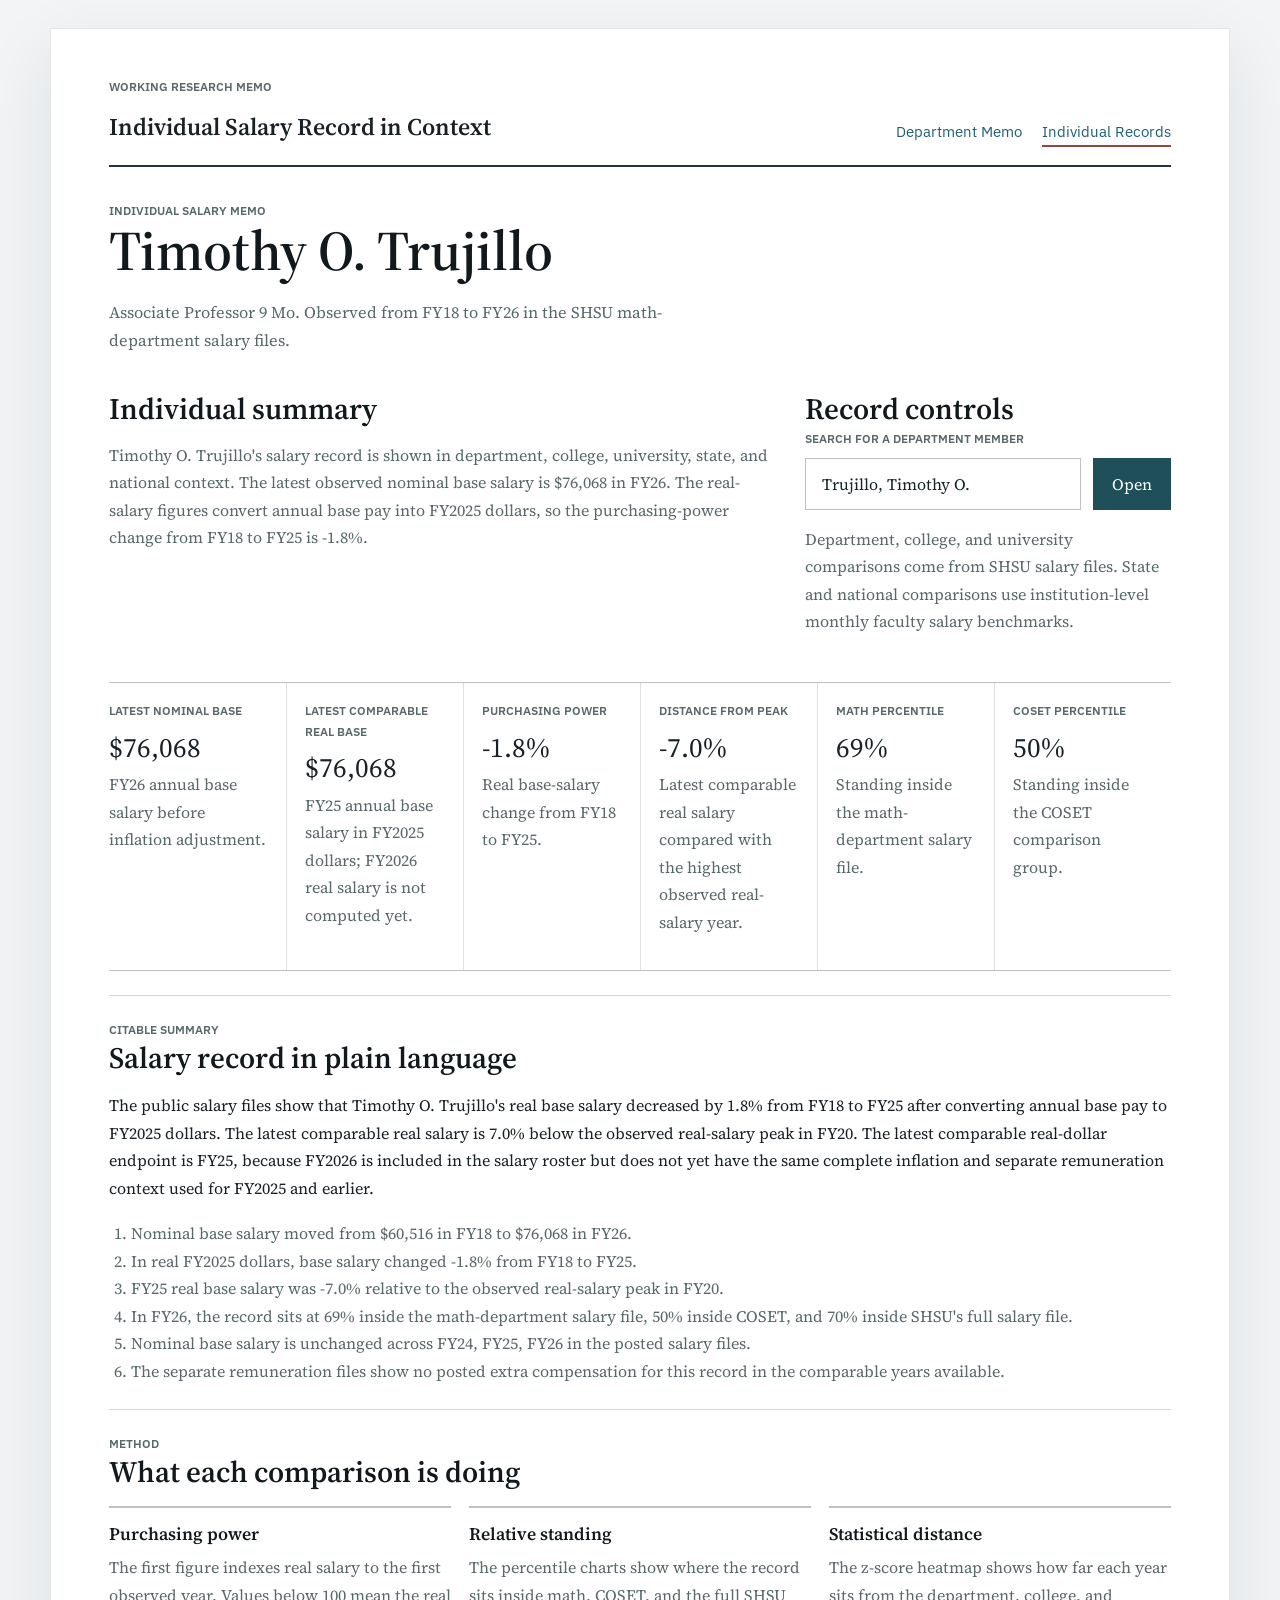
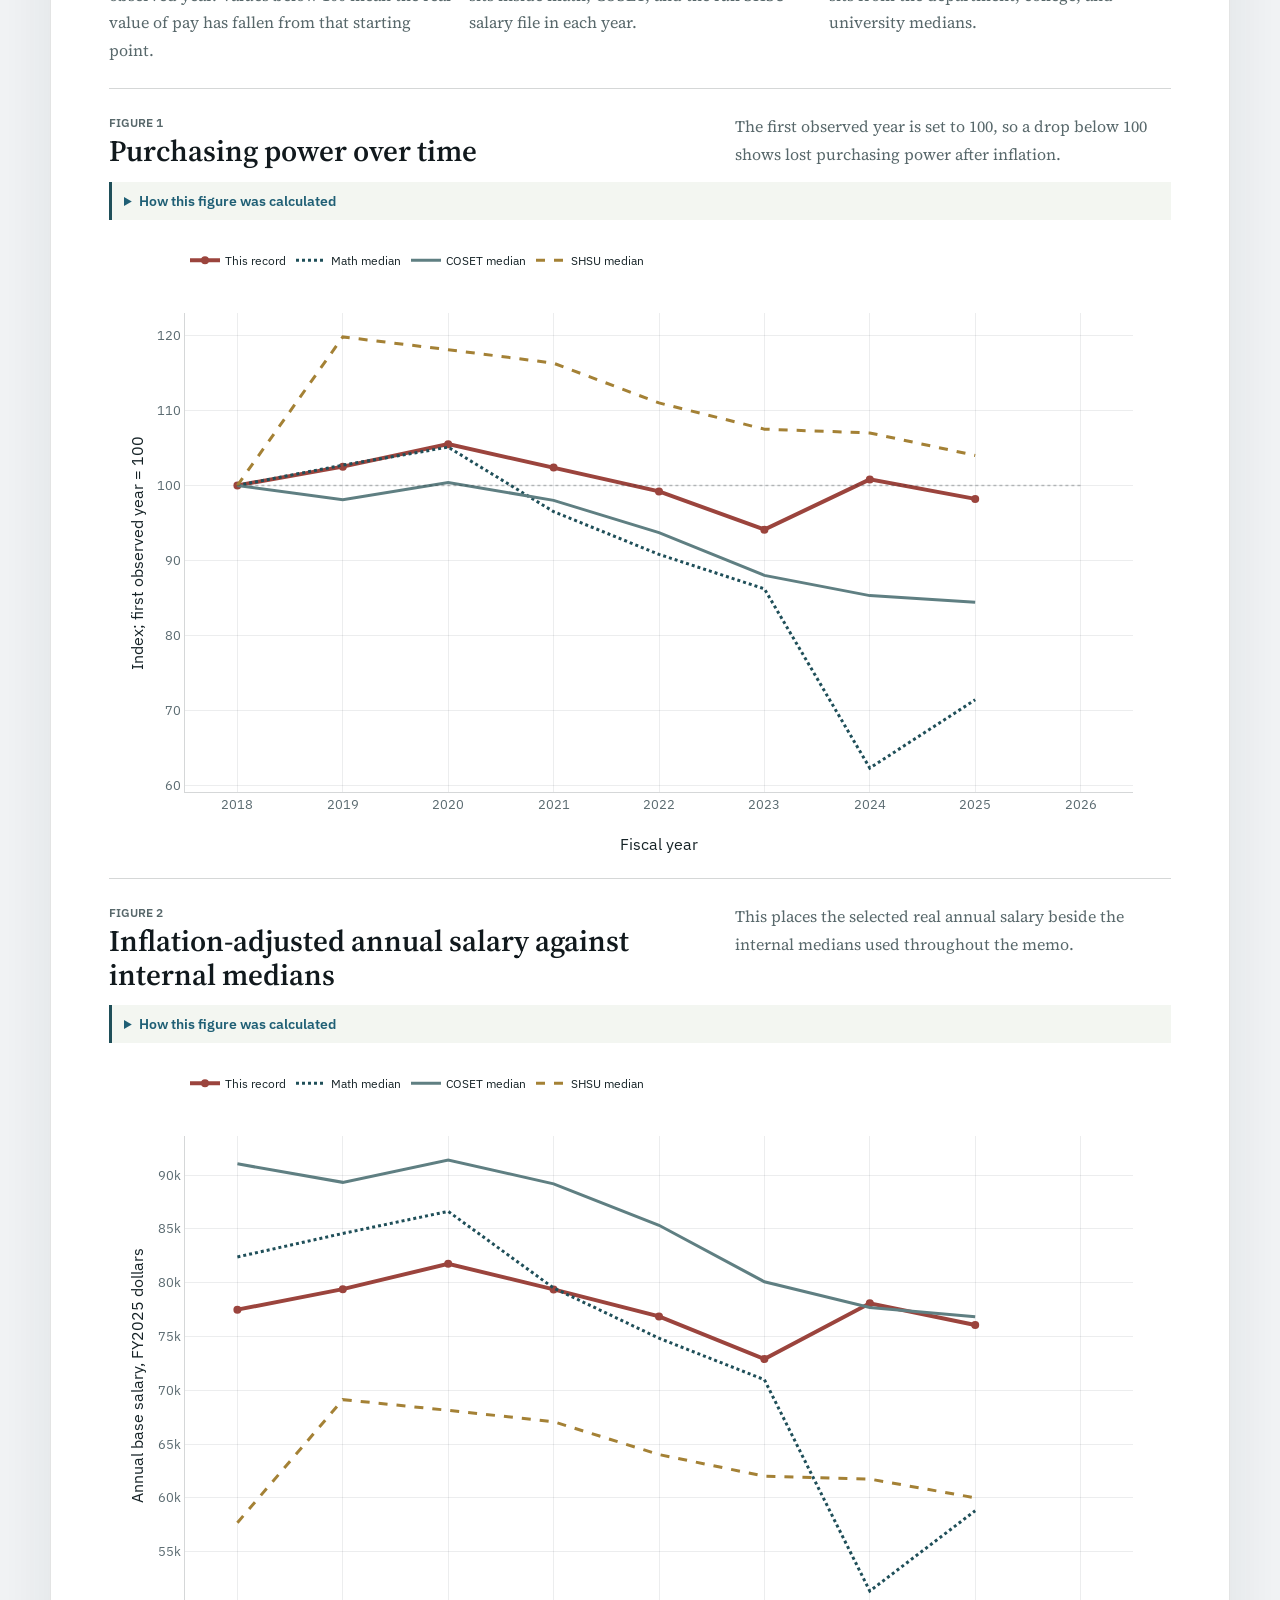
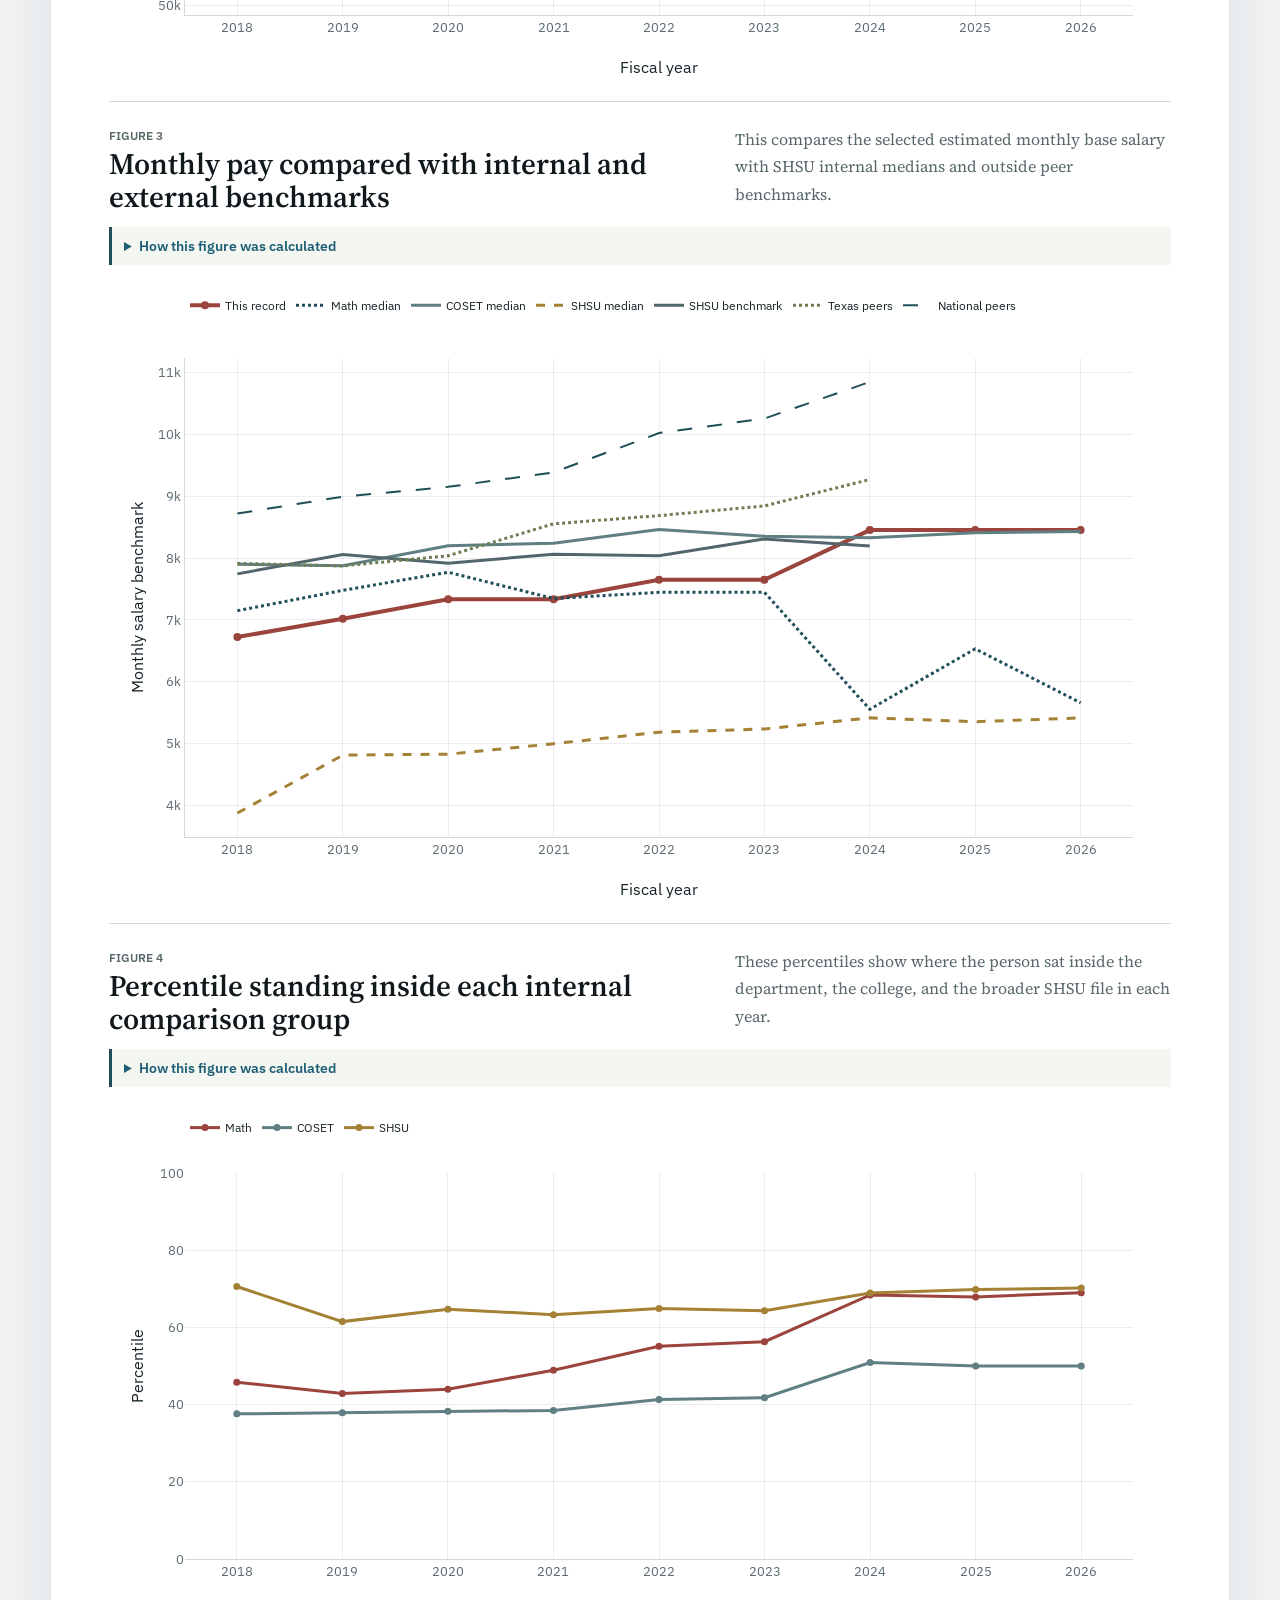
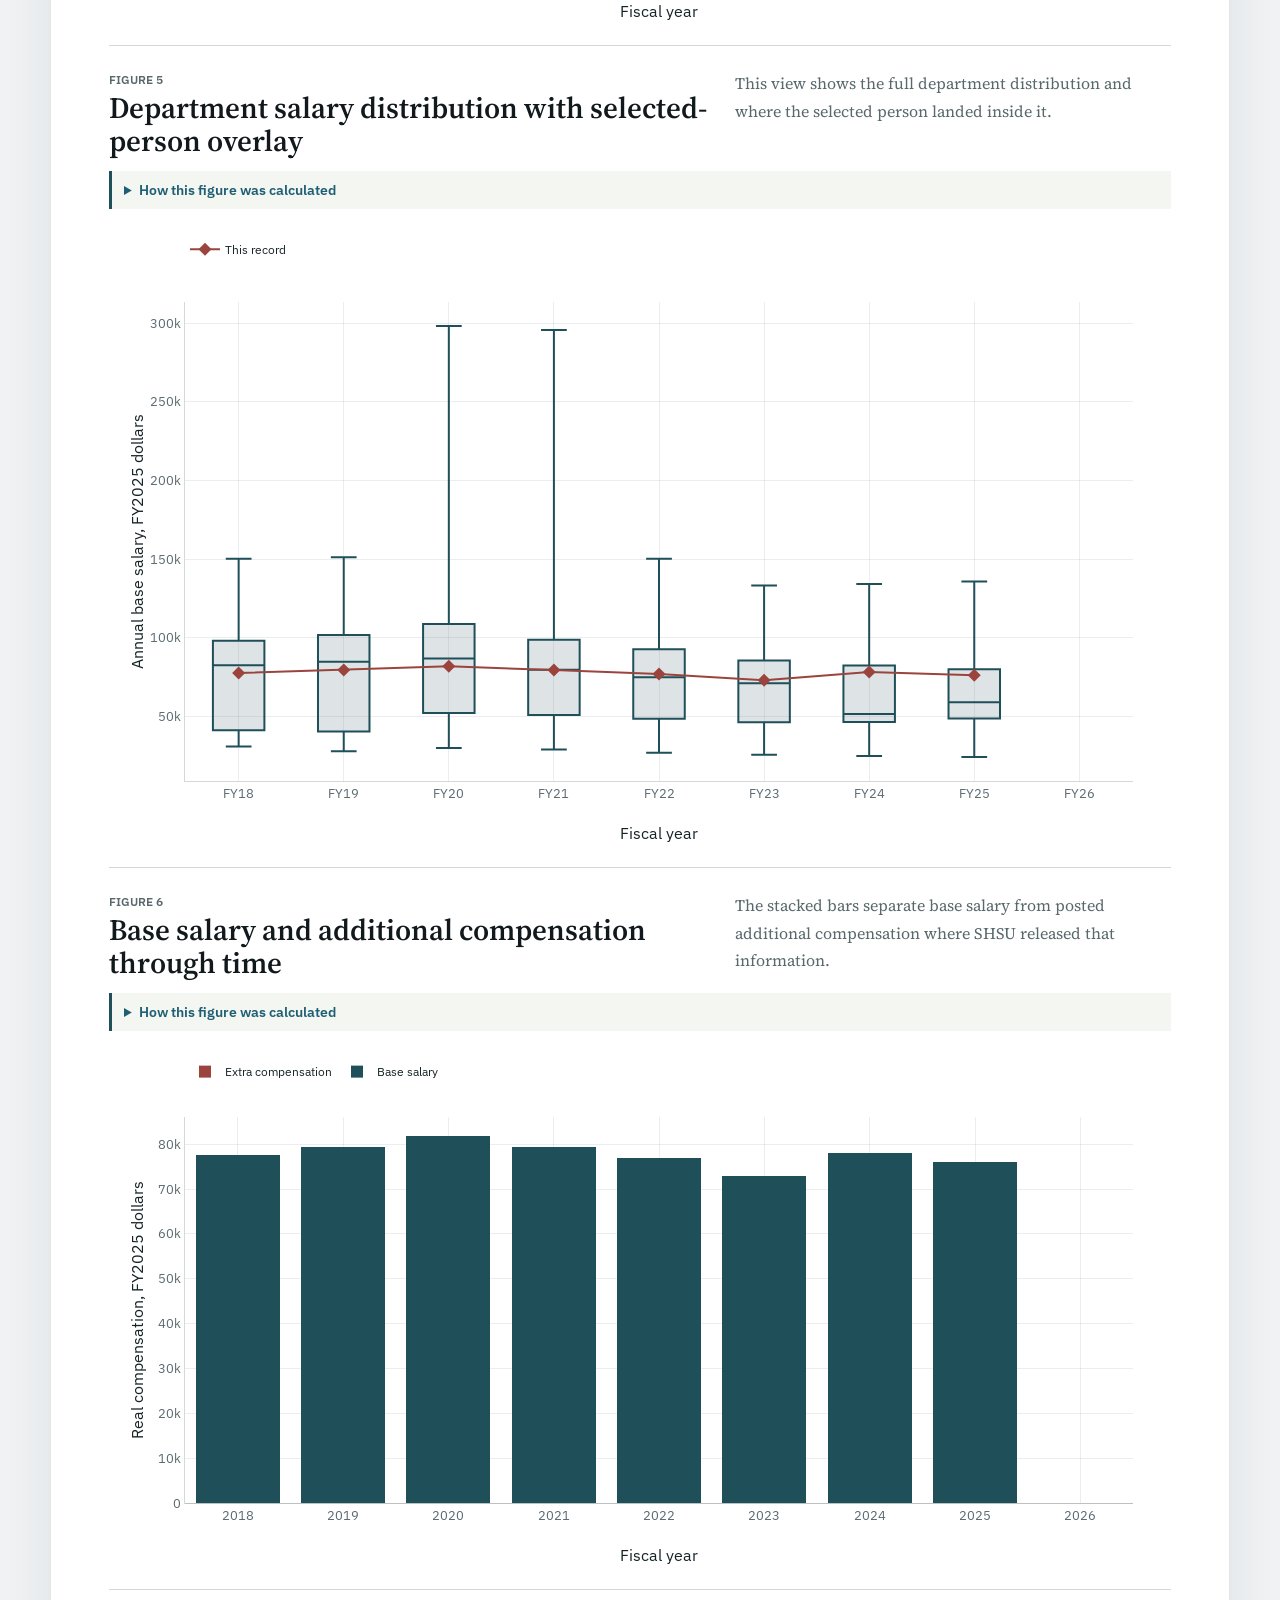
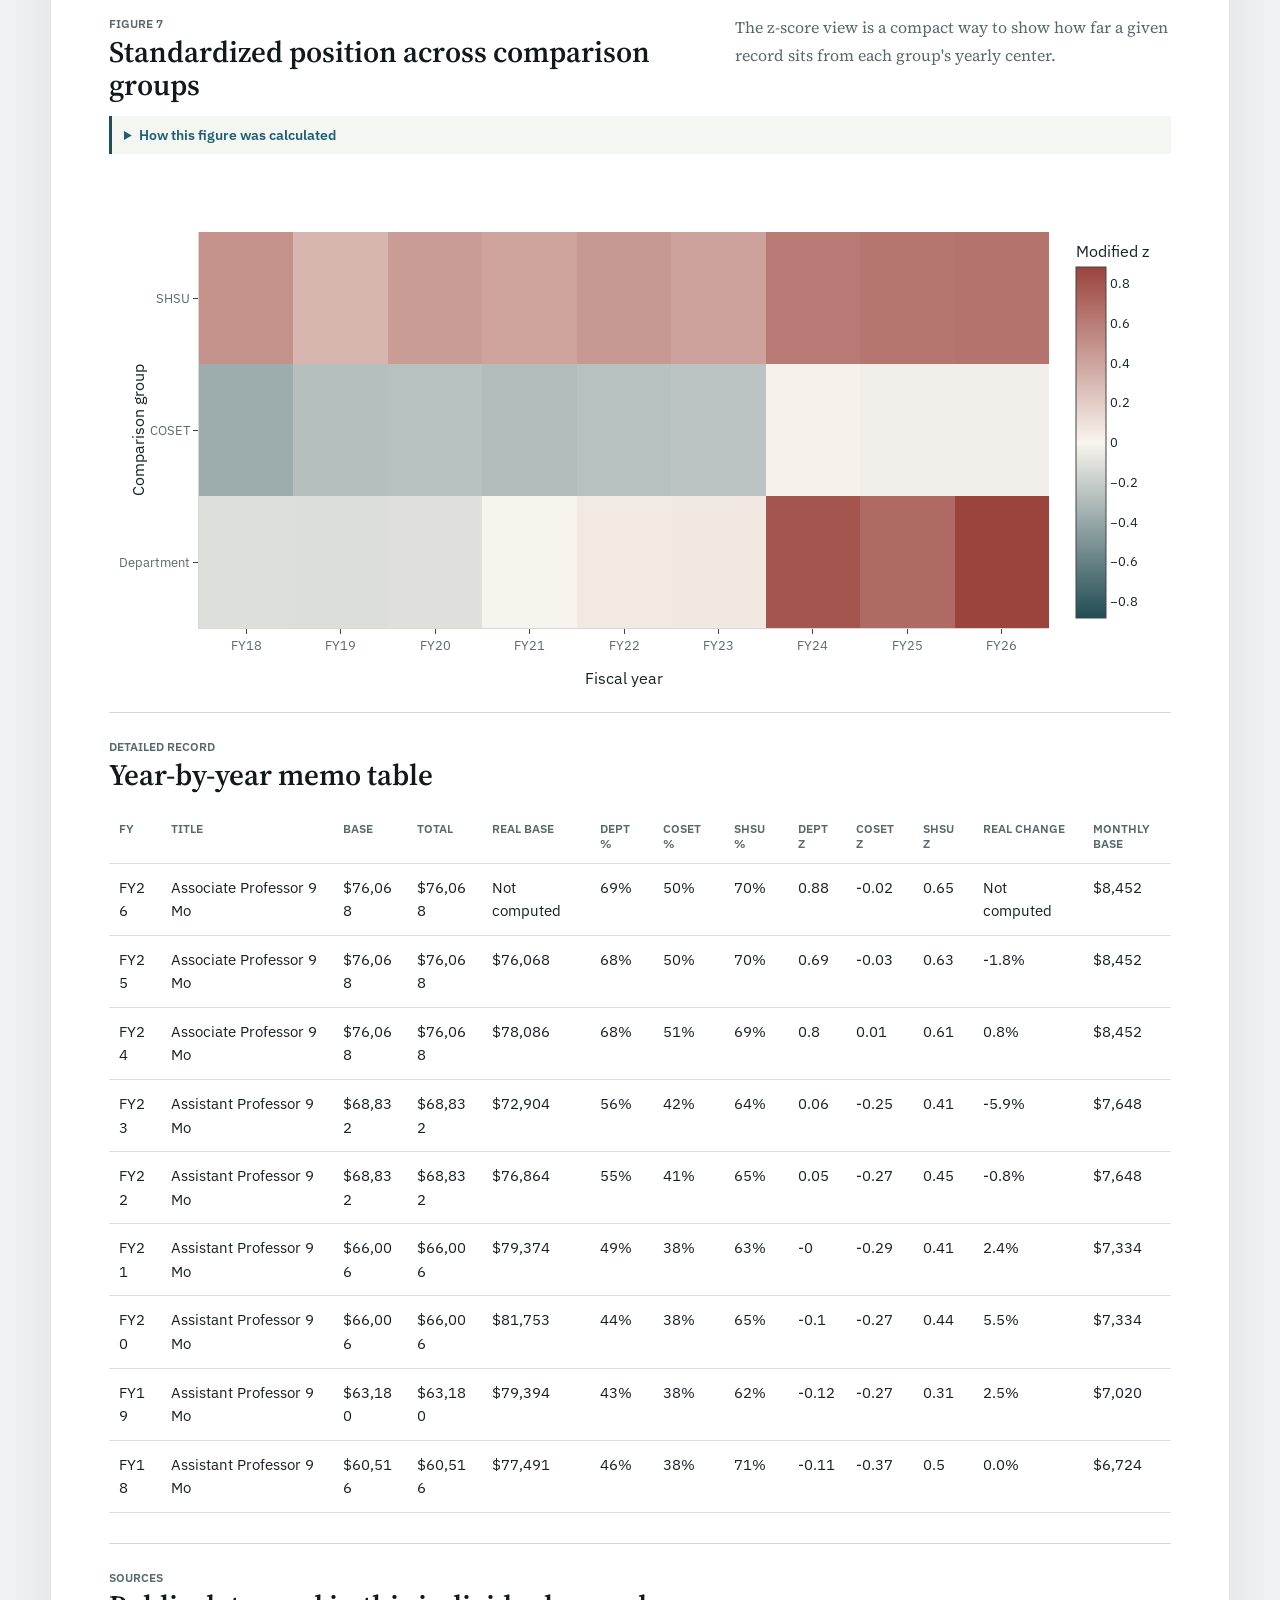
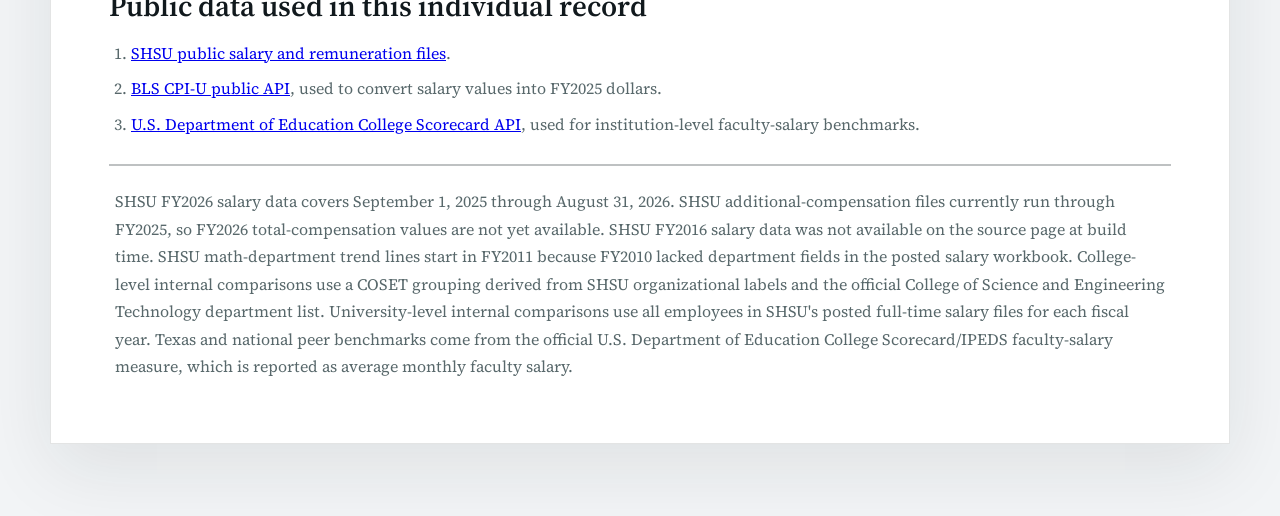
==== person.html @ 0e46dd15 "Publish salary dashboard site" ====
<!doctype html>
<html lang="en">
  <head>
    <meta charset="utf-8" />
    <meta name="viewport" content="width=device-width, initial-scale=1" />
    <title>Individual Salary Memo | SHSU Math &amp; Statistics</title>
    <link rel="preconnect" href="https://fonts.googleapis.com" />
    <link rel="preconnect" href="https://fonts.gstatic.com" crossorigin />
    <link
      href="https://fonts.googleapis.com/css2?family=IBM+Plex+Sans:wght@400;500;600&family=Source+Serif+4:wght@400;500;600;700&display=swap"
      rel="stylesheet"
    />
    <link rel="stylesheet" href="styles.css" />
  </head>
  <body class="page-person">
    <div class="article-shell">
      <header class="masthead">
        <div>
          <p class="journal-kicker">Working Research Memo</p>
          <p class="journal-title">Individual Salary Record in Context</p>
        </div>
        <nav class="mastnav">
          <a href="index.html">Department Memo</a>
          <a class="active" href="person.html">Individual Records</a>
        </nav>
      </header>

      <section class="browser-warning" role="status">
        <strong>If the charts or live summary are blank, check the extracted folder.</strong>
        The full dashboard needs <span>person.html</span>, the JavaScript files, and <span>data/analysis.js</span> in the same folder structure.
        Open <span>index-standalone.html</span> for the one-file overview.
      </section>

      <section class="title-block">
        <p class="section-kicker">Individual Salary Memo</p>
        <h1 id="person-name">Individual Salary Record</h1>
        <p id="person-subtitle" class="byline">The selected record loads from the SHSU math-department salary files when the dashboard scripts run.</p>
      </section>

      <section class="abstract-grid">
        <article class="paper-panel abstract-panel">
          <h2>Individual summary</h2>
          <p id="profile-copy">
            Search for a department member or open the default record to view salary history, purchasing-power change, department standing, college standing, university standing, and external benchmark context.
          </p>
        </article>
        <aside class="paper-panel search-panel">
          <h2>Record controls</h2>
          <div class="interactive-block">
            <label class="field-label" for="person-search">Search for a department member</label>
            <div class="search-row">
              <input id="person-search" list="people-list" placeholder="Type a name" />
              <button id="open-person" type="button">Open</button>
            </div>
            <datalist id="people-list"></datalist>
          </div>
          <p class="search-note">
            Department, college, and university comparisons come from SHSU salary files. State and national comparisons use institution-level monthly faculty salary benchmarks.
          </p>
        </aside>
      </section>

      <section class="metric-strip" id="person-metrics"></section>

      <section class="paper-panel prose-panel">
        <div class="figure-head">
          <div>
            <p class="section-kicker">Citable Summary</p>
            <h2>Salary record in plain language</h2>
          </div>
        </div>
        <p id="person-citable-copy"></p>
        <ol id="person-case-list" class="finding-list"></ol>
      </section>

      <section class="paper-panel method-panel">
        <div class="figure-head">
          <div>
            <p class="section-kicker">Method</p>
            <h2>What each comparison is doing</h2>
          </div>
        </div>
        <div class="method-grid">
          <article>
            <h3>Purchasing power</h3>
            <p>The first figure indexes real salary to the first observed year. Values below 100 mean the real value of pay has fallen from that starting point.</p>
          </article>
          <article>
            <h3>Relative standing</h3>
            <p>The percentile charts show where the record sits inside math, COSET, and the full SHSU salary file in each year.</p>
          </article>
          <article>
            <h3>Statistical distance</h3>
            <p>The z-score heatmap shows how far each year sits from the department, college, and university medians.</p>
          </article>
        </div>
      </section>

      <section class="paper-panel figure-panel">
        <div class="figure-head">
          <div>
            <p class="figure-number">Figure 1</p>
            <h2>Purchasing power over time</h2>
          </div>
          <p class="figure-caption">
            The first observed year is set to 100, so a drop below 100 shows lost purchasing power after inflation.
          </p>
        </div>
        <details class="calc-note">
          <summary>How this figure was calculated</summary>
          <p>The selected salary and comparison medians were first converted into FY2025 dollars. Each line is then indexed so its first available year equals 100; values below 100 mean the salary buys less than it did in the starting year.</p>
        </details>
        <div id="person-purchasing-power-chart" class="figure-plot figure-hero"></div>
      </section>

      <section class="paper-panel figure-panel">
        <div class="figure-head">
          <div>
            <p class="figure-number">Figure 2</p>
            <h2>Inflation-adjusted annual salary against internal medians</h2>
          </div>
          <p class="figure-caption">
            This places the selected real annual salary beside the internal medians used throughout the memo.
          </p>
        </div>
        <details class="calc-note">
          <summary>How this figure was calculated</summary>
          <p>The selected annual base salary is converted into FY2025 dollars and plotted against the yearly median real base salary for the math department, COSET, and the full SHSU salary file.</p>
        </details>
        <div id="person-context-chart" class="figure-plot figure-hero"></div>
      </section>

      <section class="paper-panel figure-panel">
        <div class="figure-head">
          <div>
            <p class="figure-number">Figure 3</p>
            <h2>Monthly pay compared with internal and external benchmarks</h2>
          </div>
          <p class="figure-caption">
            This compares the selected estimated monthly base salary with SHSU internal medians and outside peer benchmarks.
          </p>
        </div>
        <details class="calc-note">
          <summary>How this figure was calculated</summary>
          <p>The selected monthly value is estimated as annual base salary divided by appointment months. Internal comparison lines use the same estimate for SHSU records; external peer lines use the official College Scorecard/IPEDS monthly faculty-salary benchmark.</p>
        </details>
        <div id="person-monthly-chart" class="figure-plot figure-hero"></div>
      </section>

      <section class="paper-panel figure-panel">
        <div class="figure-head">
          <div>
            <p class="figure-number">Figure 4</p>
            <h2>Percentile standing inside each internal comparison group</h2>
          </div>
          <p class="figure-caption">
            These percentiles show where the person sat inside the department, the college, and the broader SHSU file in each year.
          </p>
        </div>
        <details class="calc-note">
          <summary>How this figure was calculated</summary>
          <p>Percentile is calculated within each comparison group and fiscal year as the share of salaries less than or equal to the selected salary. For example, 70% means the record is at or above about 70% of that comparison group.</p>
        </details>
        <div id="person-percentile-chart" class="figure-plot figure-wide"></div>
      </section>

      <section class="paper-panel figure-panel">
        <div class="figure-head">
          <div>
            <p class="figure-number">Figure 5</p>
            <h2>Department salary distribution with selected-person overlay</h2>
          </div>
          <p class="figure-caption">
            This view shows the full department distribution and where the selected person landed inside it.
          </p>
        </div>
        <details class="calc-note">
          <summary>How this figure was calculated</summary>
          <p>Each annual box plot uses department base salaries converted into FY2025 dollars. The selected person is overlaid as a connected marker so the record can be read against the full departmental distribution for each year.</p>
        </details>
        <div id="person-distribution-chart" class="figure-plot figure-hero"></div>
      </section>

      <section class="paper-panel figure-panel">
        <div class="figure-head">
          <div>
            <p class="figure-number">Figure 6</p>
            <h2>Base salary and additional compensation through time</h2>
          </div>
          <p class="figure-caption">
            The stacked bars separate base salary from posted additional compensation where SHSU released that information.
          </p>
        </div>
        <details class="calc-note">
          <summary>How this figure was calculated</summary>
          <p>Base salary and posted extra compensation are converted into FY2025 dollars and stacked. Extra compensation is shown only where SHSU released a separate remuneration file for that fiscal year.</p>
        </details>
        <div id="person-comp-chart" class="figure-plot figure-wide"></div>
      </section>

      <section class="paper-panel figure-panel">
        <div class="figure-head">
          <div>
            <p class="figure-number">Figure 7</p>
            <h2>Standardized position across comparison groups</h2>
          </div>
          <p class="figure-caption">
            The z-score view is a compact way to show how far a given record sits from each group's yearly center.
          </p>
        </div>
        <details class="calc-note">
          <summary>How this figure was calculated</summary>
          <p>The modified z-score compares the selected base salary to the median of each group for that year, scaled by median absolute deviation. Values near 0 are close to the group center; larger positive or negative values are farther from that center.</p>
        </details>
        <div id="person-zscore-chart" class="figure-plot figure-wide"></div>
      </section>

      <section class="paper-panel table-panel">
        <div class="figure-head">
          <div>
            <p class="section-kicker">Detailed Record</p>
            <h2>Year-by-year memo table</h2>
          </div>
        </div>
        <div class="table-wrap">
          <table>
            <thead>
              <tr>
                <th>FY</th>
                <th>Title</th>
                <th>Base</th>
                <th>Total</th>
                <th>Real Base</th>
                <th>Dept %</th>
                <th>COSET %</th>
                <th>SHSU %</th>
                <th>Dept z</th>
                <th>COSET z</th>
                <th>SHSU z</th>
                <th>Real Change</th>
                <th>Monthly Base</th>
              </tr>
            </thead>
            <tbody id="person-table-body"></tbody>
          </table>
        </div>
      </section>

      <section class="paper-panel prose-panel sources-panel">
        <div class="figure-head">
          <div>
            <p class="section-kicker">Sources</p>
            <h2>Public data used in this individual record</h2>
          </div>
        </div>
        <ol class="source-list">
          <li><a href="https://profiles.shsu.edu/sms049/Images/Salary.html">SHSU public salary and remuneration files</a>.</li>
          <li><a href="https://api.bls.gov/publicAPI/v2/timeseries/data/">BLS CPI-U public API</a>, used to convert salary values into FY2025 dollars.</li>
          <li><a href="https://collegescorecard.ed.gov/data/api/">U.S. Department of Education College Scorecard API</a>, used for institution-level faculty-salary benchmarks.</li>
        </ol>
      </section>

      <footer class="footer-note">
        <p id="footer-notes"></p>
      </footer>
    </div>

    <script src="https://cdn.plot.ly/plotly-2.35.2.min.js"></script>
    <script src="data/analysis.js"></script>
    <script src="site.js"></script>
    <script src="person.js"></script>
  </body>
</html>
---- styles.css ----
:root {
  --paper: #f3f5f1;
  --panel: #fffdf9;
  --panel-soft: #eef2ec;
  --ink: #162327;
  --muted: #58686b;
  --line: rgba(22, 35, 39, 0.14);
  --line-strong: rgba(22, 35, 39, 0.28);
  --accent: #9b443d;
  --accent-soft: #d17c62;
  --deep: #1f4f59;
  --deep-soft: #5f7f82;
  --gold: #a48135;
  --shadow: 0 10px 28px rgba(22, 35, 39, 0.05);
}

* {
  box-sizing: border-box;
}

html {
  scroll-behavior: smooth;
}

body {
  margin: 0;
  color: var(--ink);
  background:
    linear-gradient(180deg, rgba(31, 79, 89, 0.06), transparent 260px),
    linear-gradient(180deg, #fbfbf8 0%, var(--paper) 100%);
  font-family: "IBM Plex Sans", sans-serif;
}

body::before {
  content: "";
  position: fixed;
  inset: 0;
  pointer-events: none;
  background-image: linear-gradient(rgba(22, 35, 39, 0.035) 1px, transparent 1px);
  background-size: 100% 34px;
  opacity: 0.35;
}

.article-shell {
  position: relative;
  max-width: 1220px;
  margin: 0 auto;
  padding: 30px 34px 84px;
}

.masthead {
  display: flex;
  align-items: flex-end;
  justify-content: space-between;
  gap: 24px;
  padding-bottom: 18px;
  border-bottom: 2px solid var(--line-strong);
}

.journal-kicker,
.section-kicker,
.figure-number,
.field-label,
th {
  margin: 0;
  text-transform: uppercase;
  letter-spacing: 0;
  font-size: 0.76rem;
  font-weight: 600;
  color: var(--muted);
}

.journal-title {
  margin: 8px 0 0;
  font-family: "Source Serif 4", serif;
  font-size: 1.5rem;
  font-weight: 600;
}

.mastnav {
  display: flex;
  gap: 20px;
  flex-wrap: wrap;
}

.mastnav a {
  color: var(--deep);
  text-decoration: none;
  font-size: 0.95rem;
  padding-bottom: 4px;
  border-bottom: 2px solid transparent;
}

.mastnav a.active {
  border-bottom-color: var(--accent);
}

.browser-warning {
  margin: 22px 0 0;
  padding: 14px 16px;
  border: 1px solid rgba(155, 68, 61, 0.3);
  border-left: 5px solid var(--accent);
  background: #fff7ef;
  color: #5d2823;
  font-family: "IBM Plex Sans", sans-serif;
  font-size: 0.94rem;
  line-height: 1.5;
}

.browser-warning strong {
  display: block;
  color: var(--ink);
  margin-bottom: 2px;
}

.browser-warning span {
  font-weight: 700;
}

.dashboard-ready:not(.dashboard-chart-warning) .browser-warning {
  display: none;
}

.title-block {
  padding: 34px 0 12px;
}

h1,
h2,
h3 {
  margin: 0;
  font-family: "Source Serif 4", serif;
  font-weight: 600;
}

h1 {
  max-width: 980px;
  font-size: 4.15rem;
  line-height: 1.02;
}

h2 {
  font-size: 2rem;
  line-height: 1.12;
}

h3 {
  font-size: 1.1rem;
}

.byline {
  max-width: 78ch;
  margin: 18px 0 0;
  color: var(--muted);
  font-size: 1.02rem;
  line-height: 1.8;
}

.abstract-grid {
  display: grid;
  grid-template-columns: minmax(0, 1.35fr) minmax(280px, 0.75fr);
  gap: 22px;
  margin-top: 18px;
}

.paper-panel {
  background: var(--panel);
  border: 1px solid var(--line);
  box-shadow: var(--shadow);
}

.abstract-panel,
.search-panel,
.figure-panel,
.table-panel,
.prose-panel,
.method-panel {
  padding: 26px;
}

.abstract-panel p,
.search-note,
.figure-caption,
.footer-note p,
.prose-panel li {
  color: var(--muted);
  line-height: 1.8;
}

.search-row {
  display: flex;
  gap: 12px;
  margin-top: 10px;
}

input,
button {
  font: inherit;
}

input {
  width: 100%;
  min-width: 0;
  padding: 14px 16px;
  border: 1px solid var(--line-strong);
  background: #fff;
  color: var(--ink);
}

button {
  padding: 14px 18px;
  border: 1px solid var(--deep);
  background: var(--deep);
  color: #fff;
  cursor: pointer;
}

button:hover {
  background: var(--accent);
  border-color: var(--accent);
}

input:focus,
button:focus {
  outline: 2px solid rgba(141, 61, 47, 0.2);
  outline-offset: 2px;
}

.metric-strip {
  display: grid;
  grid-template-columns: repeat(auto-fit, minmax(175px, 1fr));
  gap: 18px;
  margin-top: 22px;
}

.metric-card {
  padding: 22px 20px;
  background: linear-gradient(180deg, var(--panel) 0%, var(--panel-soft) 100%);
  border: 1px solid var(--line);
  box-shadow: var(--shadow);
}

.metric-value {
  margin-top: 12px;
  font-family: "Source Serif 4", serif;
  font-size: 1.85rem;
  line-height: 1;
}

.metric-note {
  margin-top: 10px;
  color: var(--muted);
  line-height: 1.65;
}

.prose-panel,
.figure-panel,
.table-panel,
.method-panel {
  margin-top: 24px;
}

.method-grid {
  display: grid;
  grid-template-columns: repeat(3, minmax(0, 1fr));
  gap: 18px;
}

.method-grid article {
  padding-top: 14px;
  border-top: 2px solid var(--line-strong);
}

.method-grid p {
  margin: 8px 0 0;
  color: var(--muted);
  line-height: 1.7;
}

.answer-grid,
.report-grid {
  display: grid;
  grid-template-columns: repeat(2, minmax(0, 1fr));
  gap: 22px;
  margin-top: 24px;
}

.answer-card,
.verdict-card,
.timeline-card,
.source-card {
  padding: 22px;
}

.answer-card {
  background: linear-gradient(180deg, rgba(194, 162, 93, 0.12), rgba(244, 239, 230, 0.88));
  border: 1px solid var(--line);
  box-shadow: var(--shadow);
}

.answer-card h3,
.verdict-card h3,
.timeline-card h3,
.source-card h3 {
  margin-bottom: 10px;
}

.answer-card p,
.verdict-card p,
.timeline-card p,
.source-card p,
.bar-note,
.formula-list li,
.source-list li,
.comparison-summary li {
  color: var(--muted);
  line-height: 1.75;
}

.eyebrow {
  margin: 0 0 10px;
  text-transform: uppercase;
  letter-spacing: 0;
  font-size: 0.72rem;
  color: var(--muted);
}

.verdict-card {
  background:
    radial-gradient(circle at top right, rgba(194, 162, 93, 0.25), transparent 34%),
    linear-gradient(180deg, rgba(24, 54, 63, 0.04), rgba(141, 61, 47, 0.04)),
    var(--panel);
  border: 1px solid var(--line);
  box-shadow: var(--shadow);
}

.verdict-card strong {
  color: var(--ink);
}

.formula-list,
.source-list,
.comparison-summary {
  margin: 16px 0 0;
  padding-left: 20px;
}

.timeline {
  display: grid;
  gap: 16px;
  margin-top: 18px;
}

.timeline-item {
  padding: 18px;
  background: rgba(244, 239, 230, 0.74);
  border-left: 4px solid var(--accent);
}

.timeline-item h3 {
  display: flex;
  justify-content: space-between;
  gap: 14px;
  align-items: baseline;
  margin-bottom: 8px;
}

.timeline-year {
  font-family: "Source Serif 4", serif;
  font-size: 1.12rem;
}

.timeline-tag {
  color: var(--deep);
  font-size: 0.88rem;
}

.bar-group {
  display: grid;
  gap: 16px;
  margin-top: 18px;
}

.bar-row {
  display: grid;
  grid-template-columns: minmax(170px, 240px) minmax(0, 1fr) auto;
  gap: 14px;
  align-items: center;
}

.bar-label {
  font-size: 0.95rem;
  line-height: 1.4;
}

.bar-track {
  overflow: hidden;
  height: 18px;
  border: 1px solid var(--line);
  background: rgba(244, 239, 230, 0.92);
}

.bar-fill {
  width: var(--value);
  height: 100%;
  background: linear-gradient(90deg, var(--deep), var(--deep-soft));
}

.bar-fill.warm {
  background: linear-gradient(90deg, var(--accent), var(--accent-soft));
}

.bar-fill.gold {
  background: linear-gradient(90deg, #b18a37, var(--gold));
}

.bar-fill.soft {
  background: linear-gradient(90deg, #5f7479, #9bb0b6);
}

.bar-value {
  min-width: 108px;
  text-align: right;
  font-variant-numeric: tabular-nums;
}

.comparison-table td strong {
  display: block;
}

.comparison-table td small {
  display: block;
  margin-top: 4px;
  color: var(--muted);
  line-height: 1.55;
}

.finding-list {
  margin: 18px 0 0;
  padding-left: 22px;
}

.figure-head {
  display: grid;
  grid-template-columns: minmax(0, 1fr) minmax(260px, 0.72fr);
  gap: 20px;
  align-items: end;
  margin-bottom: 18px;
}

.figure-caption {
  max-width: 58ch;
  margin: 0;
}

.calc-note {
  margin: -4px 0 14px;
  padding: 10px 12px;
  border-left: 3px solid var(--deep);
  background: rgba(238, 242, 236, 0.7);
  font-family: "IBM Plex Sans", Arial, sans-serif;
}

.calc-note summary {
  cursor: pointer;
  color: #1f5f75;
  font-size: 0.86rem;
  font-weight: 600;
}

.calc-note p {
  margin: 8px 0 0;
  color: var(--muted);
  font-size: 0.92rem;
  line-height: 1.55;
}

.figure-plot {
  width: 100%;
}

.figure-hero {
  min-height: 620px;
}

.figure-wide {
  min-height: 520px;
}

.table-wrap {
  overflow: auto;
}

table {
  width: 100%;
  border-collapse: collapse;
  min-width: 1080px;
}

th,
td {
  padding: 12px 10px;
  border-bottom: 1px solid var(--line);
  text-align: left;
  vertical-align: top;
}

td {
  font-size: 0.95rem;
  line-height: 1.55;
  overflow-wrap: anywhere;
}

.footer-note {
  margin-top: 26px;
  padding: 22px 6px 0;
  border-top: 2px solid var(--line-strong);
}

.footer-note p {
  margin: 0;
}

.report-meta {
  display: flex;
  gap: 18px;
  flex-wrap: wrap;
  margin-top: 18px;
  padding-top: 12px;
  border-top: 1px solid var(--line);
}

.report-meta span {
  color: var(--muted);
  font-size: 0.86rem;
  letter-spacing: 0;
  text-transform: uppercase;
}

.page-overview,
.page-person {
  background: #f2f4f6;
  color: #182126;
  font-family: "Source Serif 4", Georgia, serif;
}

.page-overview::before,
.page-person::before {
  display: none;
}

.page-overview .article-shell,
.page-person .article-shell {
  max-width: 1180px;
  margin: 28px auto 72px;
  padding: 48px 58px 62px;
  background: #fff;
  border: 1px solid rgba(24, 33, 38, 0.12);
  box-shadow: 0 24px 70px rgba(24, 33, 38, 0.09);
}

.page-overview .masthead,
.page-person .masthead {
  padding-bottom: 18px;
  border-bottom: 2px solid #25343b;
}

.page-overview .mastnav a,
.page-person .mastnav a {
  color: #1f5f75;
  font-family: "IBM Plex Sans", Arial, sans-serif;
  font-size: 0.92rem;
}

.page-overview .journal-kicker,
.page-overview .section-kicker,
.page-overview .figure-number,
.page-overview .field-label,
.page-overview th,
.page-person .journal-kicker,
.page-person .section-kicker,
.page-person .figure-number,
.page-person .field-label,
.page-person th {
  font-family: "IBM Plex Sans", Arial, sans-serif;
}

.page-overview h1,
.page-person h1 {
  max-width: 24ch;
  color: #11191d;
  font-size: 3.5rem;
  line-height: 1.04;
}

.page-person h1 {
  max-width: none;
}

.page-overview h2,
.page-person h2 {
  color: #11191d;
  font-size: 1.85rem;
}

.page-overview h3,
.page-person h3 {
  color: #11191d;
}

.page-overview .byline,
.page-person .byline,
.page-overview p,
.page-overview li,
.page-person p,
.page-person li {
  line-height: 1.72;
}

.page-overview .paper-panel,
.page-person .paper-panel {
  background: transparent;
  border: 0;
  box-shadow: none;
}

.page-overview .abstract-panel,
.page-overview .search-panel,
.page-overview .figure-panel,
.page-overview .table-panel,
.page-overview .prose-panel,
.page-overview .method-panel,
.page-person .abstract-panel,
.page-person .search-panel,
.page-person .figure-panel,
.page-person .table-panel,
.page-person .prose-panel,
.page-person .method-panel {
  padding: 0;
}

.page-overview .abstract-grid,
.page-person .abstract-grid {
  gap: 36px;
  margin-top: 26px;
}

.page-overview .metric-strip,
.page-person .metric-strip {
  gap: 0;
  margin-top: 30px;
  border-top: 1px solid var(--line-strong);
  border-bottom: 1px solid var(--line-strong);
}

.page-overview .metric-card,
.page-person .metric-card {
  padding: 18px 18px 18px 0;
  background: none;
  border: 0;
  box-shadow: none;
}

.page-overview .metric-card + .metric-card,
.page-person .metric-card + .metric-card {
  padding-left: 18px;
  border-left: 1px solid var(--line);
}

.page-overview .metric-value,
.page-person .metric-value {
  font-size: 1.72rem;
}

.page-overview .prose-panel,
.page-overview .figure-panel,
.page-overview .table-panel,
.page-overview .method-panel,
.page-person .prose-panel,
.page-person .figure-panel,
.page-person .table-panel,
.page-person .method-panel {
  padding-top: 24px;
  border-top: 1px solid rgba(24, 33, 38, 0.18);
}

.page-overview .figure-head,
.page-person .figure-head {
  align-items: start;
}

.page-overview .table-wrap,
.page-person .table-wrap {
  width: 100%;
  overflow-x: auto;
}

.page-overview table,
.page-person table {
  font-family: "IBM Plex Sans", Arial, sans-serif;
}

.text-link-button {
  display: inline-block;
  margin-top: 12px;
  color: #1f5f75;
  font-family: "IBM Plex Sans", Arial, sans-serif;
  font-weight: 600;
  text-decoration: underline;
  text-underline-offset: 3px;
}

.findings-panel,
.data-panel,
.sources-panel {
  margin-top: 30px;
}

.numbered-findings {
  margin: 16px 0 0;
  padding-left: 24px;
}

.numbered-findings li {
  margin-bottom: 12px;
  color: var(--muted);
  line-height: 1.8;
}

.evidence-table td:first-child {
  width: 24%;
  color: var(--ink);
  font-weight: 600;
}

.note-block {
  margin-top: 14px;
  padding: 14px 16px;
  border-left: 3px solid var(--deep);
  background: rgba(244, 239, 230, 0.72);
}

.note-text {
  margin: 0;
  color: var(--muted);
  line-height: 1.7;
}

.source-list {
  margin: 14px 0 0;
  padding-left: 22px;
}

.source-list li {
  margin-bottom: 8px;
}

.page-stipends {
  background: #ebe7de;
  color: #1a2326;
  font-family: "Source Serif 4", serif;
}

.page-stipends::before {
  display: none;
}

.page-stipends .article-shell {
  max-width: 980px;
  margin: 28px auto 64px;
  padding: 42px 52px 58px;
  background: #fffdfa;
  border: 1px solid rgba(22, 35, 39, 0.1);
  box-shadow: 0 22px 60px rgba(22, 35, 39, 0.08);
}

.page-stipends .journal-kicker,
.page-stipends .section-kicker,
.page-stipends .figure-number,
.page-stipends .field-label,
.page-stipends .report-meta,
.page-stipends th,
.page-stipends .figure-caption,
.page-stipends .metric-note,
.page-stipends .search-note,
.page-stipends .note-text,
.page-stipends .source-list,
.page-stipends .mastnav,
.page-stipends .footer-note p {
  font-family: "IBM Plex Sans", sans-serif;
}

.page-stipends .masthead {
  padding-bottom: 16px;
}

.page-stipends .mastnav {
  display: none;
}

.page-stipends .mastnav a {
  font-size: 0.92rem;
}

.page-stipends h1 {
  max-width: none;
  font-size: 3.25rem;
  line-height: 1.04;
}

.page-stipends h2 {
  font-size: 1.85rem;
}

.page-stipends .byline,
.page-stipends p,
.page-stipends li {
  font-size: 1.04rem;
  line-height: 1.76;
}

.page-stipends .paper-panel {
  background: transparent;
  border: 0;
  box-shadow: none;
}

.page-stipends .abstract-panel,
.page-stipends .search-panel,
.page-stipends .figure-panel,
.page-stipends .table-panel,
.page-stipends .prose-panel {
  padding: 0;
}

.page-stipends .abstract-grid {
  grid-template-columns: minmax(0, 1.35fr) minmax(280px, 0.95fr);
  gap: 34px;
  margin-top: 24px;
}

.page-stipends .metric-strip {
  grid-template-columns: repeat(5, minmax(0, 1fr));
  gap: 0;
  margin-top: 28px;
  border-top: 1px solid var(--line-strong);
  border-bottom: 1px solid var(--line-strong);
}

.page-stipends .metric-card {
  padding: 18px 18px 18px 0;
  background: none;
  border: 0;
  box-shadow: none;
}

.page-stipends .metric-card + .metric-card {
  padding-left: 18px;
  border-left: 1px solid var(--line);
}

.page-stipends .metric-value {
  margin-top: 10px;
  font-size: 1.8rem;
}

.page-stipends .metric-note {
  margin-top: 8px;
  font-size: 0.9rem;
  line-height: 1.55;
}

.page-stipends .findings-panel,
.page-stipends .data-panel,
.page-stipends .sources-panel {
  padding-top: 22px;
  border-top: 1px solid var(--line-strong);
}

.page-stipends .numbered-findings li {
  color: var(--ink);
}

.page-stipends .numbered-findings strong {
  color: var(--ink);
}

.page-stipends .figure-head {
  align-items: start;
  margin-bottom: 14px;
}

.page-stipends table {
  min-width: 0;
  font-family: "IBM Plex Sans", sans-serif;
}

.page-stipends th,
.page-stipends td {
  padding: 12px 10px 12px 0;
}

.page-stipends th:last-child,
.page-stipends td:last-child {
  padding-right: 0;
}

.page-stipends th {
  border-bottom: 1.5px solid var(--line-strong);
}

.page-stipends td {
  font-size: 0.96rem;
  line-height: 1.62;
}

.page-stipends .comparison-table td strong {
  display: block;
}

.page-stipends .comparison-table td small,
.page-stipends .evidence-table td small {
  display: block;
  margin-top: 4px;
  color: var(--muted);
  line-height: 1.5;
}

.page-stipends .note-block {
  background: #f6f3ec;
}

.page-stipends a {
  color: var(--deep);
  text-decoration: underline;
  text-underline-offset: 2px;
}

.page-stipends sup a {
  text-decoration: none;
  font-family: "IBM Plex Sans", sans-serif;
  font-size: 0.78rem;
}

.page-stipends .footer-note {
  margin-top: 32px;
  padding-top: 18px;
}

@media print {
  .page-stipends {
    background: #fff;
  }

  .page-stipends .article-shell {
    margin: 0;
    padding: 0;
    border: 0;
    box-shadow: none;
  }

  .page-stipends .mastnav {
    display: none;
  }
}

@media (max-width: 1180px) {
  h1 {
    font-size: 3.25rem;
  }

  .abstract-grid,
  .metric-strip,
  .figure-head,
  .method-grid,
  .answer-grid,
  .report-grid {
    grid-template-columns: 1fr;
  }

  .metric-strip {
    grid-template-columns: repeat(2, minmax(0, 1fr));
  }

  .figure-head {
    display: block;
  }

  .figure-caption {
    margin-top: 10px;
  }
}

@media (max-width: 760px) {
  .article-shell {
    padding: 18px 14px 40px;
  }

  .page-overview .article-shell,
  .page-person .article-shell {
    margin: 0;
    padding: 28px 18px 42px;
    border: 0;
    box-shadow: none;
  }

  .page-overview h1,
  .page-person h1 {
    max-width: none;
    font-size: 2.15rem;
  }

  h1 {
    max-width: none;
    font-size: 2.45rem;
    line-height: 1.08;
  }

  h2 {
    font-size: 1.55rem;
  }

  .masthead {
    align-items: flex-start;
    flex-direction: column;
  }

  .search-row {
    flex-direction: column;
  }

  .metric-strip {
    grid-template-columns: 1fr;
  }

  .page-overview .metric-strip,
  .page-person .metric-strip {
    grid-template-columns: 1fr;
  }

  .page-overview .metric-card,
  .page-person .metric-card {
    padding-right: 0;
  }

  .page-overview .metric-card + .metric-card,
  .page-person .metric-card + .metric-card {
    padding-left: 0;
    border-left: 0;
    border-top: 1px solid var(--line);
  }

  .bar-row {
    grid-template-columns: 1fr;
    gap: 8px;
  }

  .bar-value {
    min-width: 0;
    text-align: left;
  }

  .figure-hero {
    min-height: 460px;
  }

  .figure-wide {
    min-height: 420px;
  }

  th,
  td {
    padding: 10px 8px;
  }

  .page-stipends .article-shell {
    padding: 28px 20px 36px;
  }

  .page-stipends .metric-strip {
    grid-template-columns: 1fr;
  }

  .page-stipends .metric-card {
    padding-right: 0;
  }

  .page-stipends .metric-card + .metric-card {
    padding-left: 0;
    border-left: 0;
    border-top: 1px solid var(--line);
  }
}

/* Printable academic report page */
.page-stipends {
  background: #f2f4f6;
  color: #182126;
  font-family: "Source Serif 4", Georgia, serif;
}

.page-stipends::before {
  display: none;
}

.page-stipends .article-shell {
  max-width: 980px;
  margin: 28px auto 72px;
  padding: 58px 72px 64px;
  background: #fff;
  border: 1px solid rgba(24, 33, 38, 0.12);
  box-shadow: 0 24px 70px rgba(24, 33, 38, 0.09);
}

.page-stipends .report-header {
  padding-bottom: 22px;
  border-bottom: 2px solid #25343b;
}

.page-stipends .journal-kicker,
.page-stipends .section-kicker,
.page-stipends th,
.page-stipends .report-meta,
.page-stipends .section-note,
.page-stipends .source-list {
  font-family: "IBM Plex Sans", Arial, sans-serif;
  letter-spacing: 0;
}

.page-stipends .journal-kicker {
  margin: 0 0 10px;
  color: #4f5d64;
  font-size: 0.78rem;
  font-weight: 600;
  text-transform: uppercase;
}

.page-stipends h1 {
  max-width: 24ch;
  margin: 0;
  color: #11191d;
  font-size: 2.7rem;
  line-height: 1.05;
}

.page-stipends h2 {
  margin: 0 0 12px;
  color: #11191d;
  font-size: 1.38rem;
  line-height: 1.2;
}

.page-stipends p,
.page-stipends li {
  color: #26353b;
  font-size: 1.02rem;
  line-height: 1.68;
}

.page-stipends p {
  margin: 0 0 12px;
}

.page-stipends .report-subtitle {
  max-width: 72ch;
  margin-top: 16px;
  color: #42515a;
  font-size: 1.08rem;
}

.page-stipends .report-meta {
  display: grid;
  grid-template-columns: 1fr;
  gap: 7px;
  margin: 22px 0 0;
  padding: 14px 0 0;
  border-top: 1px solid rgba(24, 33, 38, 0.18);
}

.page-stipends .report-meta div {
  display: grid;
  grid-template-columns: 132px minmax(0, 1fr);
  column-gap: 12px;
  align-items: baseline;
}

.page-stipends .report-meta div,
.page-stipends .report-meta dt,
.page-stipends .report-meta dd {
  margin: 0;
}

.page-stipends .report-meta dt {
  color: #5f6b72;
  font-size: 0.72rem;
  font-weight: 600;
  text-transform: uppercase;
}

.page-stipends .report-meta dd {
  color: #1d2a30;
  font-size: 0.92rem;
}

.page-stipends .metric-strip {
  grid-template-columns: 1fr;
  gap: 0;
}

.page-stipends .metric-card {
  padding: 12px 0;
}

.page-stipends .metric-card + .metric-card {
  padding-left: 0;
  border-top: 1px solid rgba(24, 33, 38, 0.16);
  border-left: 0;
}

.page-stipends .report-section {
  margin-top: 30px;
}

.page-stipends .report-section + .report-section {
  padding-top: 24px;
  border-top: 1px solid rgba(24, 33, 38, 0.18);
}

.page-stipends .report-callout {
  padding: 18px 22px;
  border-top: 0;
  border-left: 4px solid #2f6d7c;
  background: #eef7f8;
}

.page-stipends .report-callout h2 {
  margin-bottom: 8px;
}

.page-stipends .section-note {
  margin-top: -4px;
  color: #5f6b72;
  font-size: 0.92rem;
}

.page-stipends .table-wrap {
  width: 100%;
  overflow-x: auto;
}

.page-stipends table,
.page-stipends .report-table {
  width: 100%;
  min-width: 0;
  table-layout: fixed;
  border-collapse: collapse;
  font-family: "IBM Plex Sans", Arial, sans-serif;
}

.page-stipends th,
.page-stipends td {
  padding: 10px 10px 10px 0;
  border-bottom: 1px solid rgba(24, 33, 38, 0.16);
  color: #223038;
  font-size: 0.9rem;
  line-height: 1.48;
  overflow-wrap: anywhere;
  vertical-align: top;
}

.page-stipends th {
  color: #11191d;
  font-size: 0.76rem;
  font-weight: 600;
  text-align: left;
  text-transform: uppercase;
}

.page-stipends .compact-table th:nth-child(1),
.page-stipends .compact-table td:nth-child(1) {
  width: 30%;
}

.page-stipends .compact-table th:nth-child(2),
.page-stipends .compact-table td:nth-child(2) {
  width: 18%;
}

.page-stipends .calculation-table th:nth-child(1),
.page-stipends .calculation-table td:nth-child(1) {
  width: 30%;
}

.page-stipends .calculation-table th:nth-child(3),
.page-stipends .calculation-table td:nth-child(3) {
  width: 16%;
}

.page-stipends .repeated-table th:nth-child(1),
.page-stipends .repeated-table td:nth-child(1) {
  width: 23%;
}

.page-stipends .peer-table th:nth-child(1),
.page-stipends .peer-table td:nth-child(1) {
  width: 22%;
}

.page-stipends .peer-table th:nth-child(2),
.page-stipends .peer-table td:nth-child(2) {
  width: 23%;
}

.page-stipends .report-findings {
  margin: 8px 0 0;
  padding-left: 24px;
}

.page-stipends .report-findings li {
  margin-bottom: 10px;
}

.page-stipends .report-findings strong {
  color: #11191d;
}

.page-stipends a {
  color: #1f5f75;
  text-decoration: underline;
  text-underline-offset: 2px;
}

.page-stipends sup a {
  font-family: "IBM Plex Sans", Arial, sans-serif;
  font-size: 0.76rem;
  text-decoration: none;
}

.page-stipends .source-list {
  margin: 10px 0 0;
  padding-left: 22px;
}

.page-stipends .source-list li {
  margin-bottom: 7px;
  color: #26353b;
  font-size: 0.94rem;
  line-height: 1.45;
}

@media (max-width: 760px) {
  .page-stipends .article-shell {
    margin: 0;
    padding: 28px 18px 42px;
    border: 0;
    box-shadow: none;
  }

  .page-stipends h1 {
    max-width: none;
    font-size: 2rem;
  }

  .page-stipends .report-meta {
    grid-template-columns: 1fr;
    gap: 10px;
  }

  .page-stipends .report-meta div {
    grid-template-columns: 1fr;
    row-gap: 2px;
  }

  .page-stipends .report-callout {
    padding: 16px;
  }

  .page-stipends .table-wrap {
    margin-right: 0;
    padding-right: 0;
    overflow: visible;
  }

  .page-stipends .report-table {
    display: block;
    min-width: 0;
  }

  .page-stipends .report-table thead {
    display: none;
  }

  .page-stipends .report-table tbody,
  .page-stipends .report-table tr,
  .page-stipends .report-table td {
    display: block;
    width: 100%;
  }

  .page-stipends .report-table th,
  .page-stipends .report-table td {
    width: 100% !important;
  }

  .page-stipends .report-table tr {
    padding: 11px 0;
    border-bottom: 1px solid rgba(24, 33, 38, 0.18);
  }

  .page-stipends .report-table td {
    padding: 3px 0;
    border-bottom: 0;
  }

  .page-stipends .report-table td::before {
    content: attr(data-label);
    display: block;
    margin-bottom: 1px;
    color: #5f6b72;
    font-family: "IBM Plex Sans", Arial, sans-serif;
    font-size: 0.68rem;
    font-weight: 600;
    line-height: 1.2;
    text-transform: uppercase;
  }

  .page-stipends .compact-table td:nth-child(1)::before {
    content: "Measure";
  }

  .page-stipends .compact-table td:nth-child(2)::before {
    content: "Amount";
  }

  .page-stipends .compact-table td:nth-child(3)::before {
    content: "Use in this memo";
  }

  .page-stipends .calculation-table td:nth-child(1)::before {
    content: "Scenario";
  }

  .page-stipends .calculation-table td:nth-child(2)::before {
    content: "Calculation";
  }

  .page-stipends .calculation-table td:nth-child(3)::before {
    content: "Result";
  }

  .page-stipends .calculation-table td:nth-child(4)::before {
    content: "Interpretation";
  }

  .page-stipends .repeated-table td:nth-child(1)::before {
    content: "Cycle";
  }

  .page-stipends .repeated-table td:nth-child(2)::before {
    content: "Problem recorded";
  }

  .page-stipends .repeated-table td:nth-child(3)::before {
    content: "Improvement requested or implied";
  }

  .page-stipends .peer-table td:nth-child(1)::before {
    content: "Program";
  }

  .page-stipends .peer-table td:nth-child(2)::before {
    content: "Public support";
  }

  .page-stipends .peer-table td:nth-child(3)::before {
    content: "Tuition treatment";
  }

  .page-stipends .peer-table td:nth-child(4)::before {
    content: "Comparison to SHSU";
  }

  .page-stipends p,
  .page-stipends li {
    font-size: 1rem;
  }
}

@media print {
  @page {
    size: letter;
    margin: 0.62in;
  }

  html,
  body,
  .page-stipends {
    background: #fff;
  }

  .page-stipends .article-shell {
    max-width: none;
    margin: 0;
    padding: 0;
    border: 0;
    box-shadow: none;
  }

  .page-stipends .report-header {
    padding-bottom: 14px;
  }

  .page-stipends h1 {
    max-width: none;
    font-size: 24pt;
  }

  .page-stipends h2 {
    font-size: 14pt;
  }

  .page-stipends p,
  .page-stipends li {
    font-size: 10.2pt;
    line-height: 1.42;
  }

  .page-stipends .report-subtitle {
    font-size: 11pt;
  }

  .page-stipends .report-section {
    margin-top: 18px;
  }

  .page-stipends .report-section + .report-section {
    padding-top: 14px;
  }

  .page-stipends .report-callout {
    background: #f4f8f9;
    print-color-adjust: exact;
    -webkit-print-color-adjust: exact;
  }

  .page-stipends .table-wrap {
    overflow: visible;
  }

  .page-stipends table,
  .page-stipends .report-table {
    table-layout: fixed;
    page-break-inside: auto;
  }

  .page-stipends thead {
    display: table-header-group;
  }

  .page-stipends tr {
    break-inside: avoid;
    page-break-inside: avoid;
  }

  .page-stipends th,
  .page-stipends td {
    padding: 6px 6px 6px 0;
    font-size: 8.3pt;
    line-height: 1.28;
  }

  .page-stipends .source-list li {
    font-size: 8.8pt;
  }
}

@media print {
  @page {
    size: letter;
    margin: 0.5in;
  }

  html {
    font-size: 10pt;
  }

  html,
  body,
  .page-overview,
  .page-person,
  .page-stipends {
    background: #fff !important;
  }

  body {
    color: #111;
  }

  body::before,
  .mastnav,
  .interactive-block,
  .browser-warning {
    display: none !important;
  }

  .article-shell,
  .page-stipends .article-shell {
    max-width: none !important;
    margin: 0 !important;
    padding: 0 !important;
    border: 0 !important;
    box-shadow: none !important;
  }

  .masthead {
    display: block;
    padding-bottom: 10pt;
    border-bottom: 1pt solid #222;
  }

  .journal-title {
    font-size: 13pt;
  }

  .title-block {
    padding: 16pt 0 8pt;
  }

  h1,
  .page-stipends h1 {
    max-width: none !important;
    font-size: 24pt !important;
    line-height: 1.1;
  }

  h2,
  .page-stipends h2 {
    font-size: 15pt !important;
    line-height: 1.16;
  }

  h3 {
    font-size: 10.5pt;
  }

  p,
  li,
  .byline,
  .abstract-panel p,
  .search-note,
  .figure-caption,
  .footer-note p,
  .prose-panel li {
    color: #222;
    font-size: 9.6pt;
    line-height: 1.4;
  }

  a {
    color: #111;
    text-decoration: none;
  }

  .journal-kicker,
  .section-kicker,
  .figure-number,
  .field-label,
  th {
    color: #333;
    font-size: 7.6pt;
    letter-spacing: 0;
  }

  .abstract-grid,
  .figure-head,
  .method-grid {
    display: grid;
    grid-template-columns: 1fr !important;
    gap: 9pt;
  }

  .metric-strip {
    grid-template-columns: repeat(3, minmax(0, 1fr)) !important;
    gap: 8pt;
    margin-top: 12pt;
  }

  .paper-panel,
  .metric-card {
    background: #fff !important;
    border: 1px solid #c8c8c8;
    box-shadow: none !important;
  }

  .abstract-panel,
  .search-panel,
  .figure-panel,
  .prose-panel,
  .method-panel,
  .metric-card {
    padding: 9pt;
    break-inside: avoid;
    page-break-inside: avoid;
  }

  .metric-value {
    font-size: 16pt;
  }

  .metric-note {
    font-size: 8.4pt;
    line-height: 1.3;
  }

  .prose-panel,
  .figure-panel,
  .table-panel,
  .method-panel {
    margin-top: 12pt;
  }

  .figure-caption {
    max-width: none;
    margin-top: 4pt;
  }

  .calc-note {
    margin: 4pt 0 8pt;
    padding: 6pt 7pt;
    border-left: 2pt solid #333;
    background: #f6f6f6 !important;
  }

  .calc-note summary {
    color: #111;
    font-size: 8.5pt;
  }

  .calc-note p {
    color: #222;
    font-size: 8.2pt;
    line-height: 1.32;
  }

  .figure-plot,
  .figure-hero,
  .figure-wide {
    height: 330px !important;
    min-height: 330px !important;
    max-height: 330px !important;
    overflow: hidden;
  }

  #person-zscore-chart {
    height: 250px !important;
    min-height: 250px !important;
    max-height: 250px !important;
  }

  .table-panel {
    padding: 9pt;
  }

  .table-wrap,
  .page-stipends .table-wrap {
    overflow: visible;
  }

  table,
  .page-stipends table,
  .page-stipends .report-table {
    min-width: 0 !important;
    table-layout: fixed;
    page-break-inside: auto;
  }

  thead,
  .page-stipends thead {
    display: table-header-group;
  }

  tr,
  .page-stipends tr {
    break-inside: avoid;
    page-break-inside: avoid;
  }

  th,
  td,
  .page-stipends th,
  .page-stipends td {
    padding: 4pt 3pt;
    font-size: 7.2pt;
    line-height: 1.24;
    overflow-wrap: anywhere;
  }

  .footer-note {
    margin-top: 12pt;
    padding-top: 8pt;
    border-top: 1pt solid #222;
  }
}

@media print {
  .page-stipends .peer-table,
  .page-stipends .print-stack-table,
  .page-stipends .peer-table tbody,
  .page-stipends .print-stack-table tbody,
  .page-stipends .peer-table tr,
  .page-stipends .print-stack-table tr,
  .page-stipends .peer-table td {
    display: block;
    width: 100% !important;
  }

  .page-stipends .print-stack-table td {
    display: block;
    width: 100% !important;
  }

  .page-stipends .peer-table thead,
  .page-stipends .print-stack-table thead {
    display: none;
  }

  .page-stipends .peer-table tr,
  .page-stipends .print-stack-table tr {
    padding: 6pt 0;
    border-bottom: 0.75pt solid #bbb;
  }

  .page-stipends .peer-table td,
  .page-stipends .print-stack-table td {
    padding: 1.5pt 0;
    border-bottom: 0;
    font-size: 8.2pt;
    line-height: 1.32;
  }

  .page-stipends .peer-table td::before,
  .page-stipends .print-stack-table td::before {
    content: attr(data-label);
    display: block;
    margin-bottom: 1pt;
    color: #555;
    font-family: "IBM Plex Sans", Arial, sans-serif;
    font-size: 6.8pt;
    font-weight: 600;
    text-transform: uppercase;
  }

  .page-stipends .peer-table td:nth-child(1)::before {
    content: "Program";
  }

  .page-stipends .peer-table td:nth-child(2)::before {
    content: "Public support";
  }

  .page-stipends .peer-table td:nth-child(3)::before {
    content: "Tuition treatment";
  }

  .page-stipends .peer-table td:nth-child(4)::before {
    content: "Comparison to SHSU";
  }
}
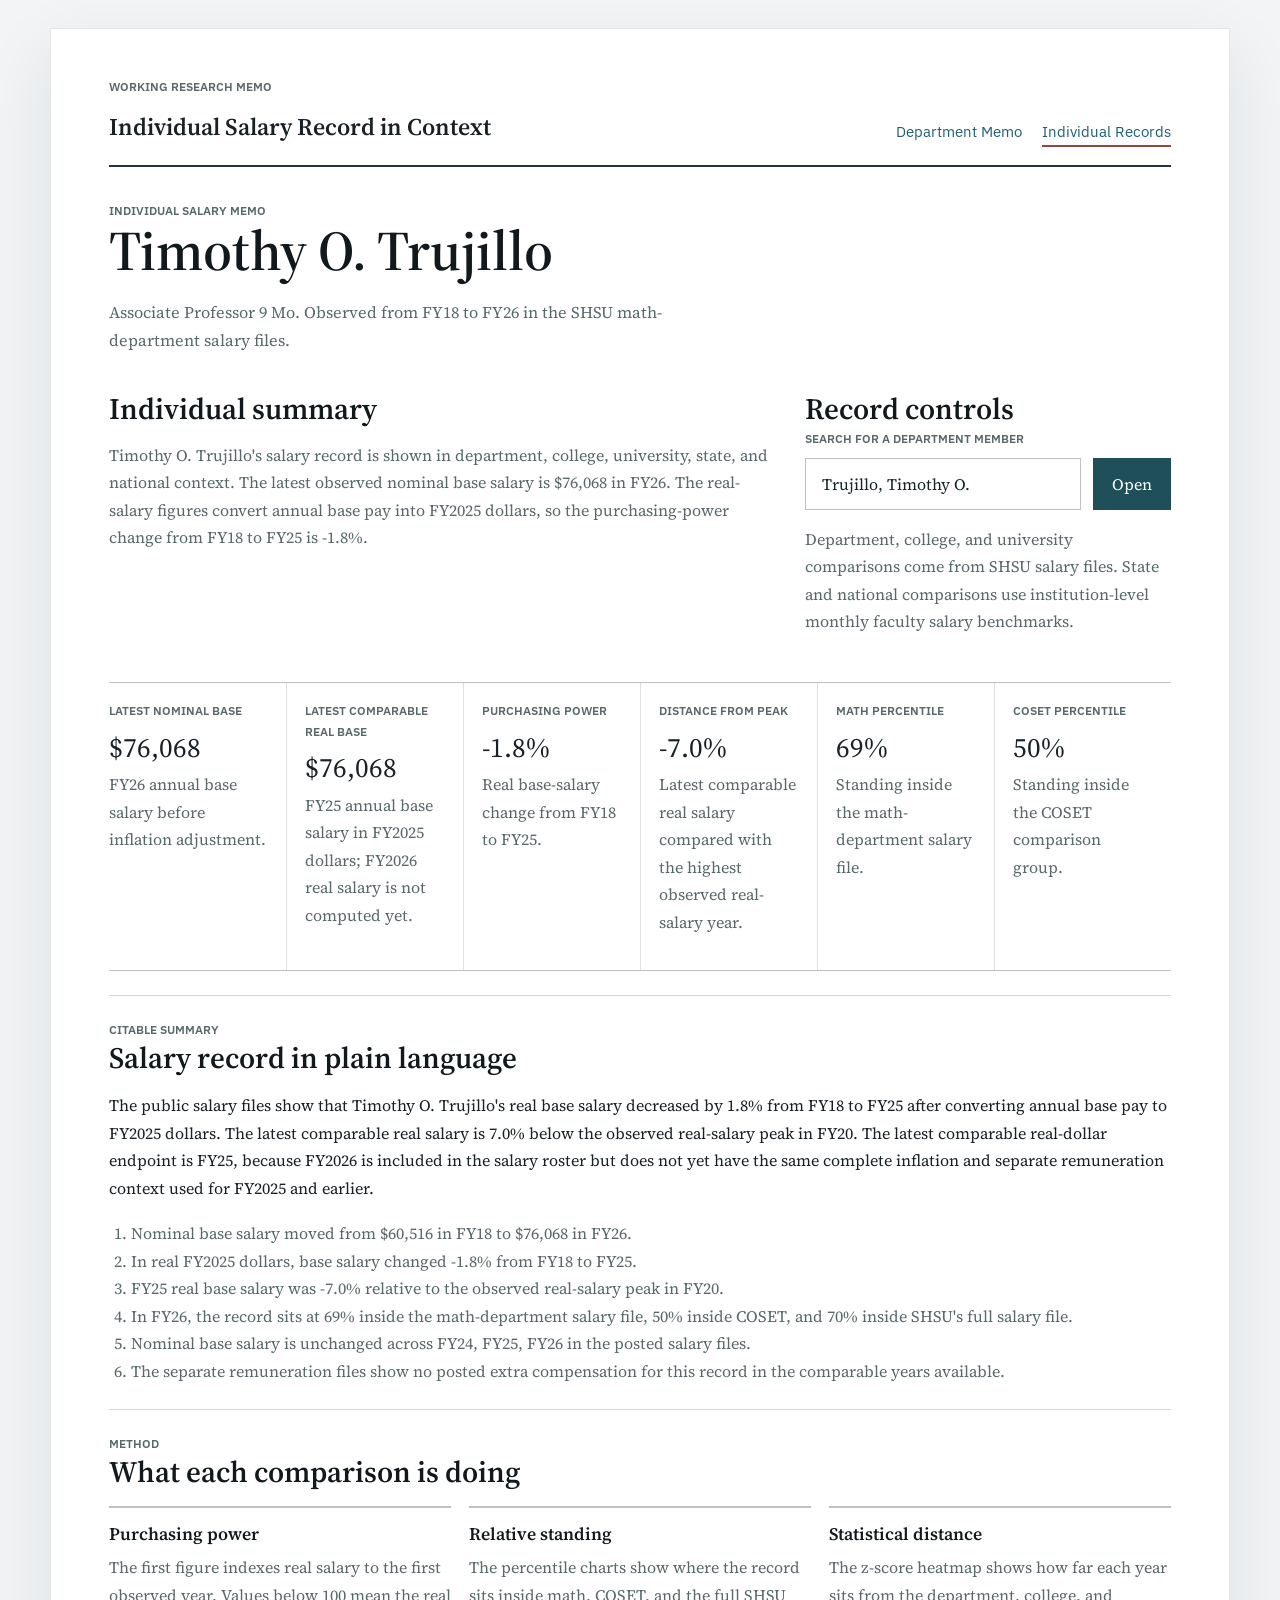
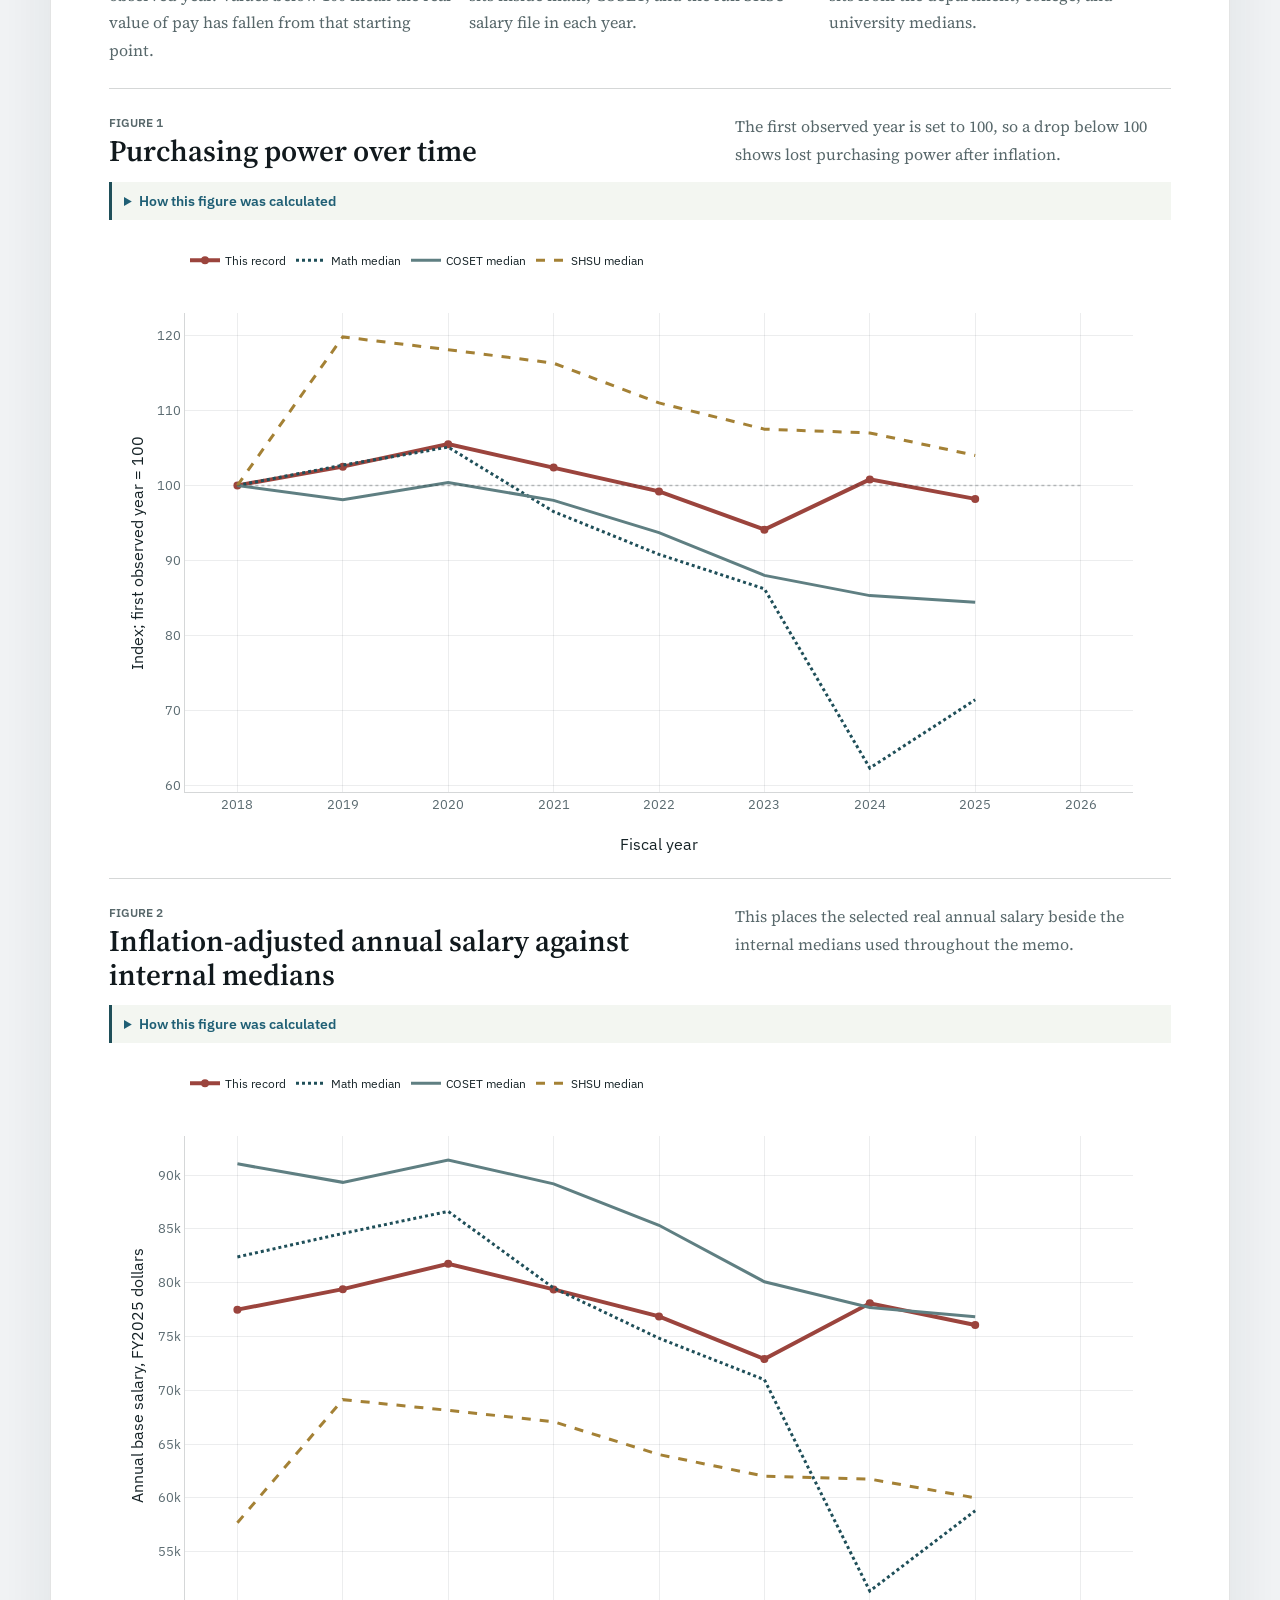
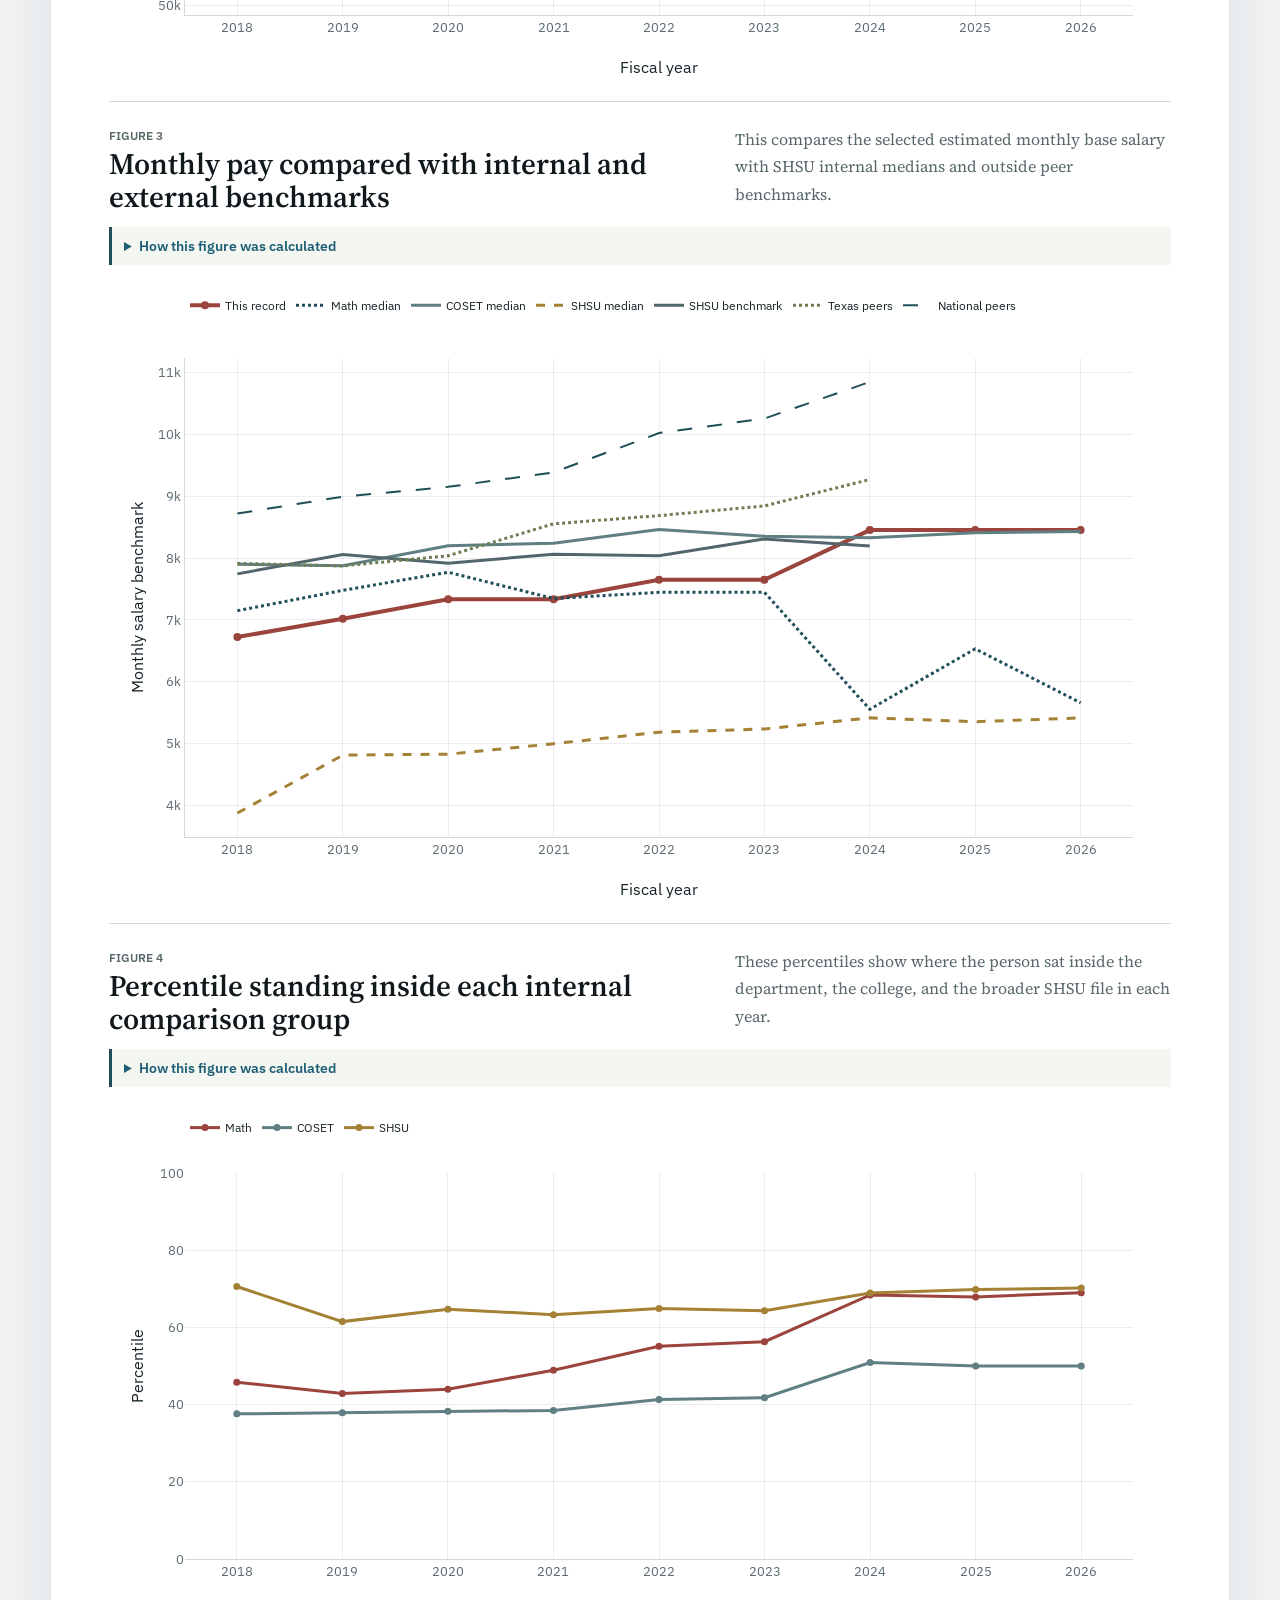
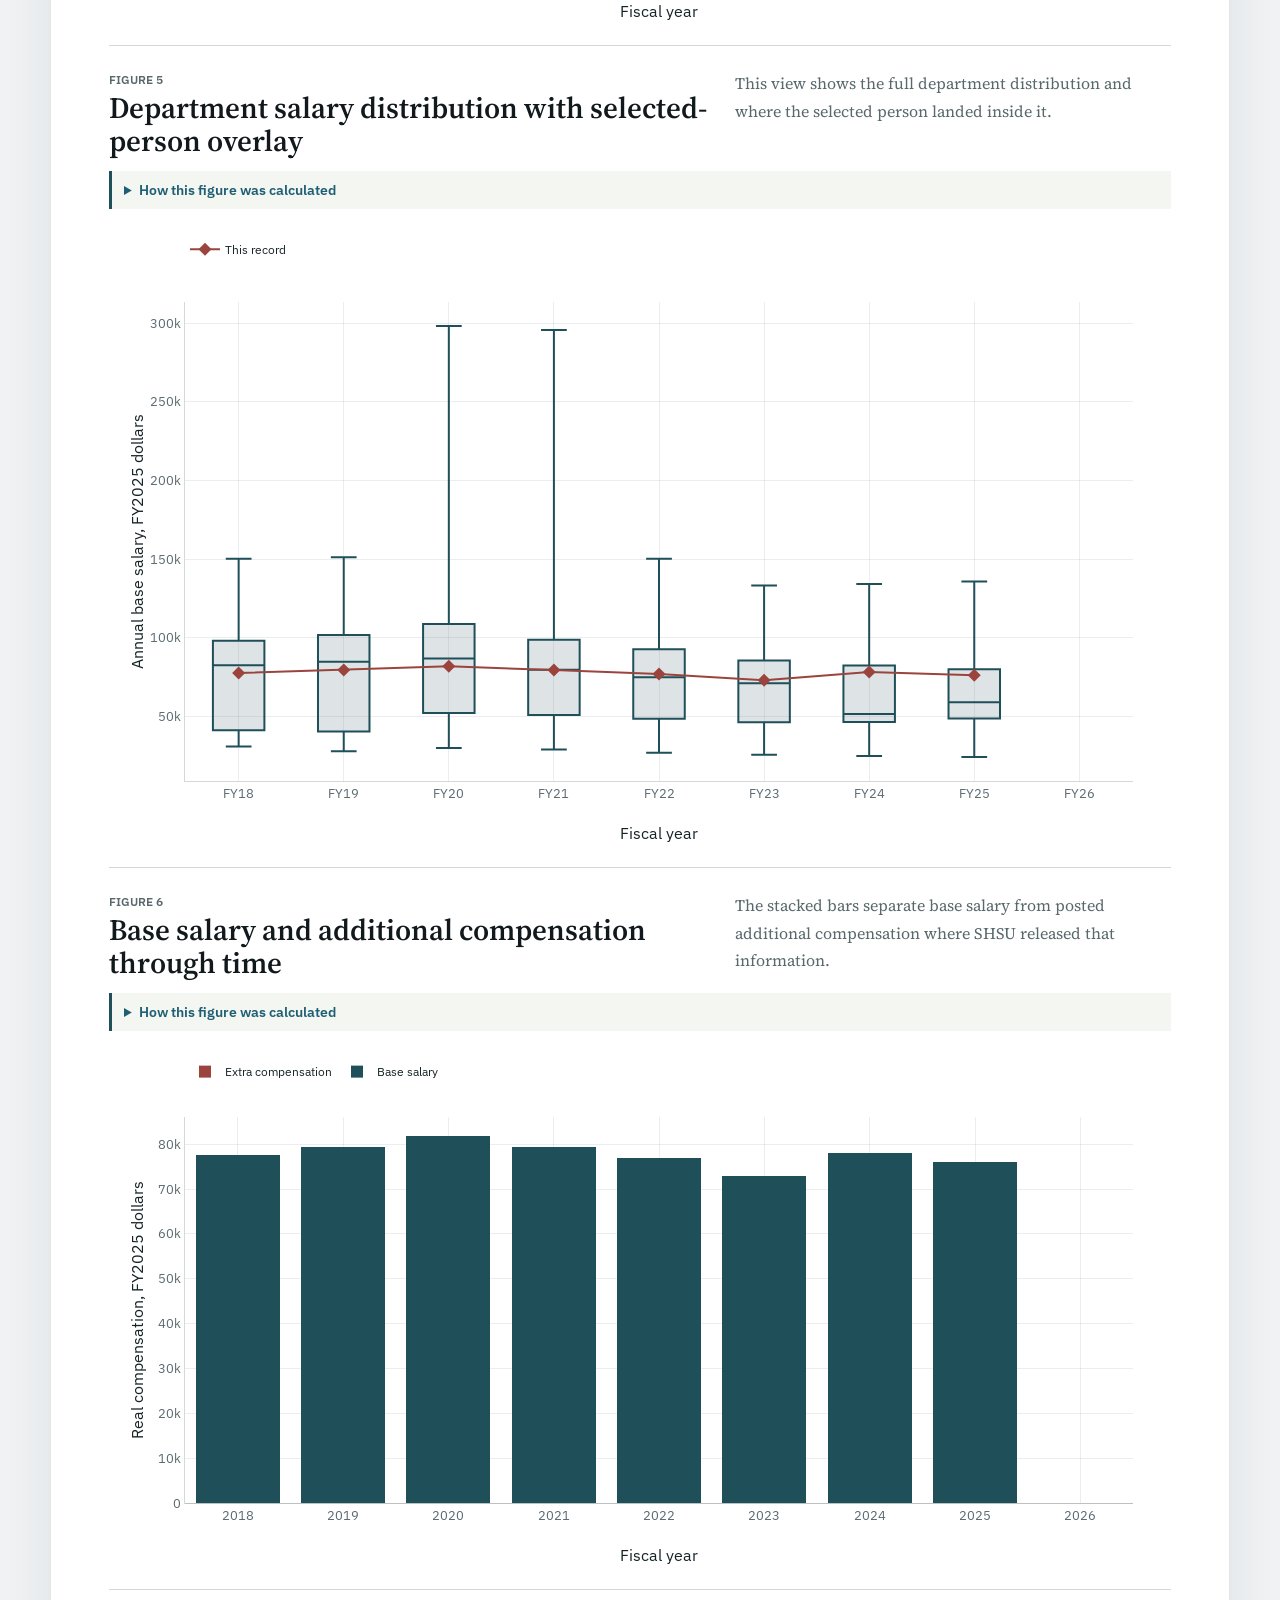
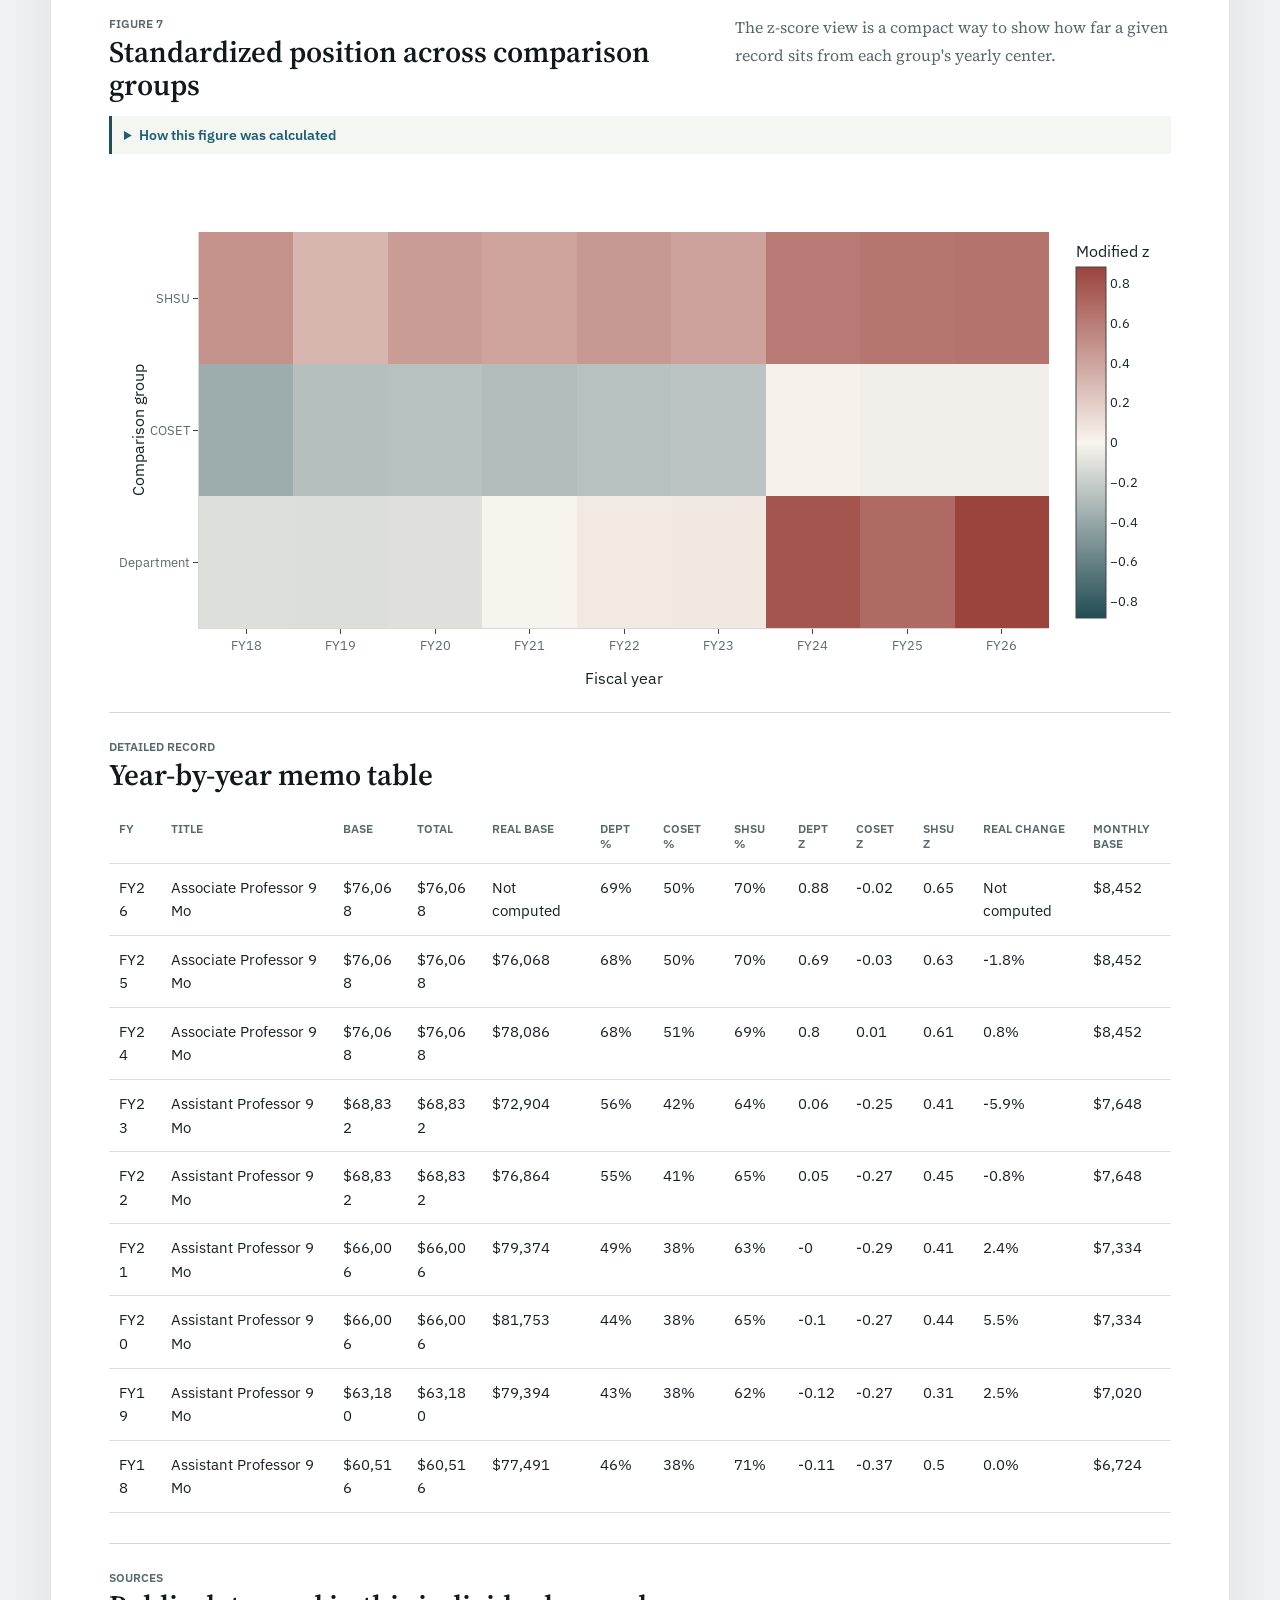
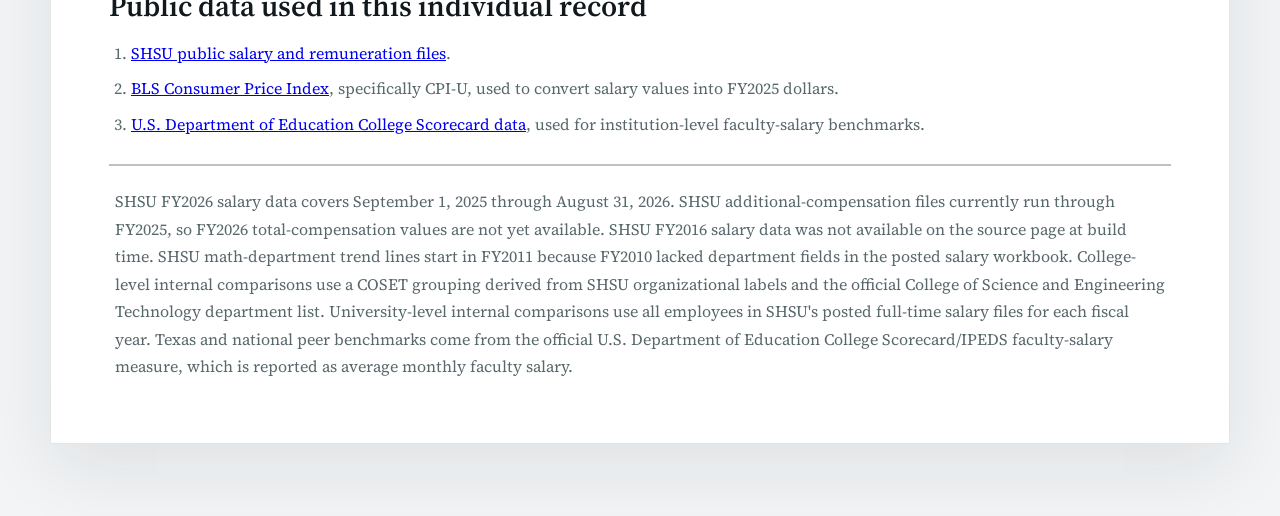
==== commit 2744796f: "Use public source pages in citations" ====
--- a/person.html
+++ b/person.html
@@ -4,6 +4,7 @@
     <meta charset="utf-8" />
     <meta name="viewport" content="width=device-width, initial-scale=1" />
     <title>Individual Salary Memo | SHSU Math &amp; Statistics</title>
+    <link rel="icon" href="data:," />
     <link rel="preconnect" href="https://fonts.googleapis.com" />
     <link rel="preconnect" href="https://fonts.gstatic.com" crossorigin />
     <link
@@ -255,8 +256,8 @@
         </div>
         <ol class="source-list">
           <li><a href="https://profiles.shsu.edu/sms049/Images/Salary.html">SHSU public salary and remuneration files</a>.</li>
-          <li><a href="https://api.bls.gov/publicAPI/v2/timeseries/data/">BLS CPI-U public API</a>, used to convert salary values into FY2025 dollars.</li>
-          <li><a href="https://collegescorecard.ed.gov/data/api/">U.S. Department of Education College Scorecard API</a>, used for institution-level faculty-salary benchmarks.</li>
+          <li><a href="https://www.bls.gov/cpi/">BLS Consumer Price Index</a>, specifically CPI-U, used to convert salary values into FY2025 dollars.</li>
+          <li><a href="https://collegescorecard.ed.gov/data/">U.S. Department of Education College Scorecard data</a>, used for institution-level faculty-salary benchmarks.</li>
         </ol>
       </section>
 
